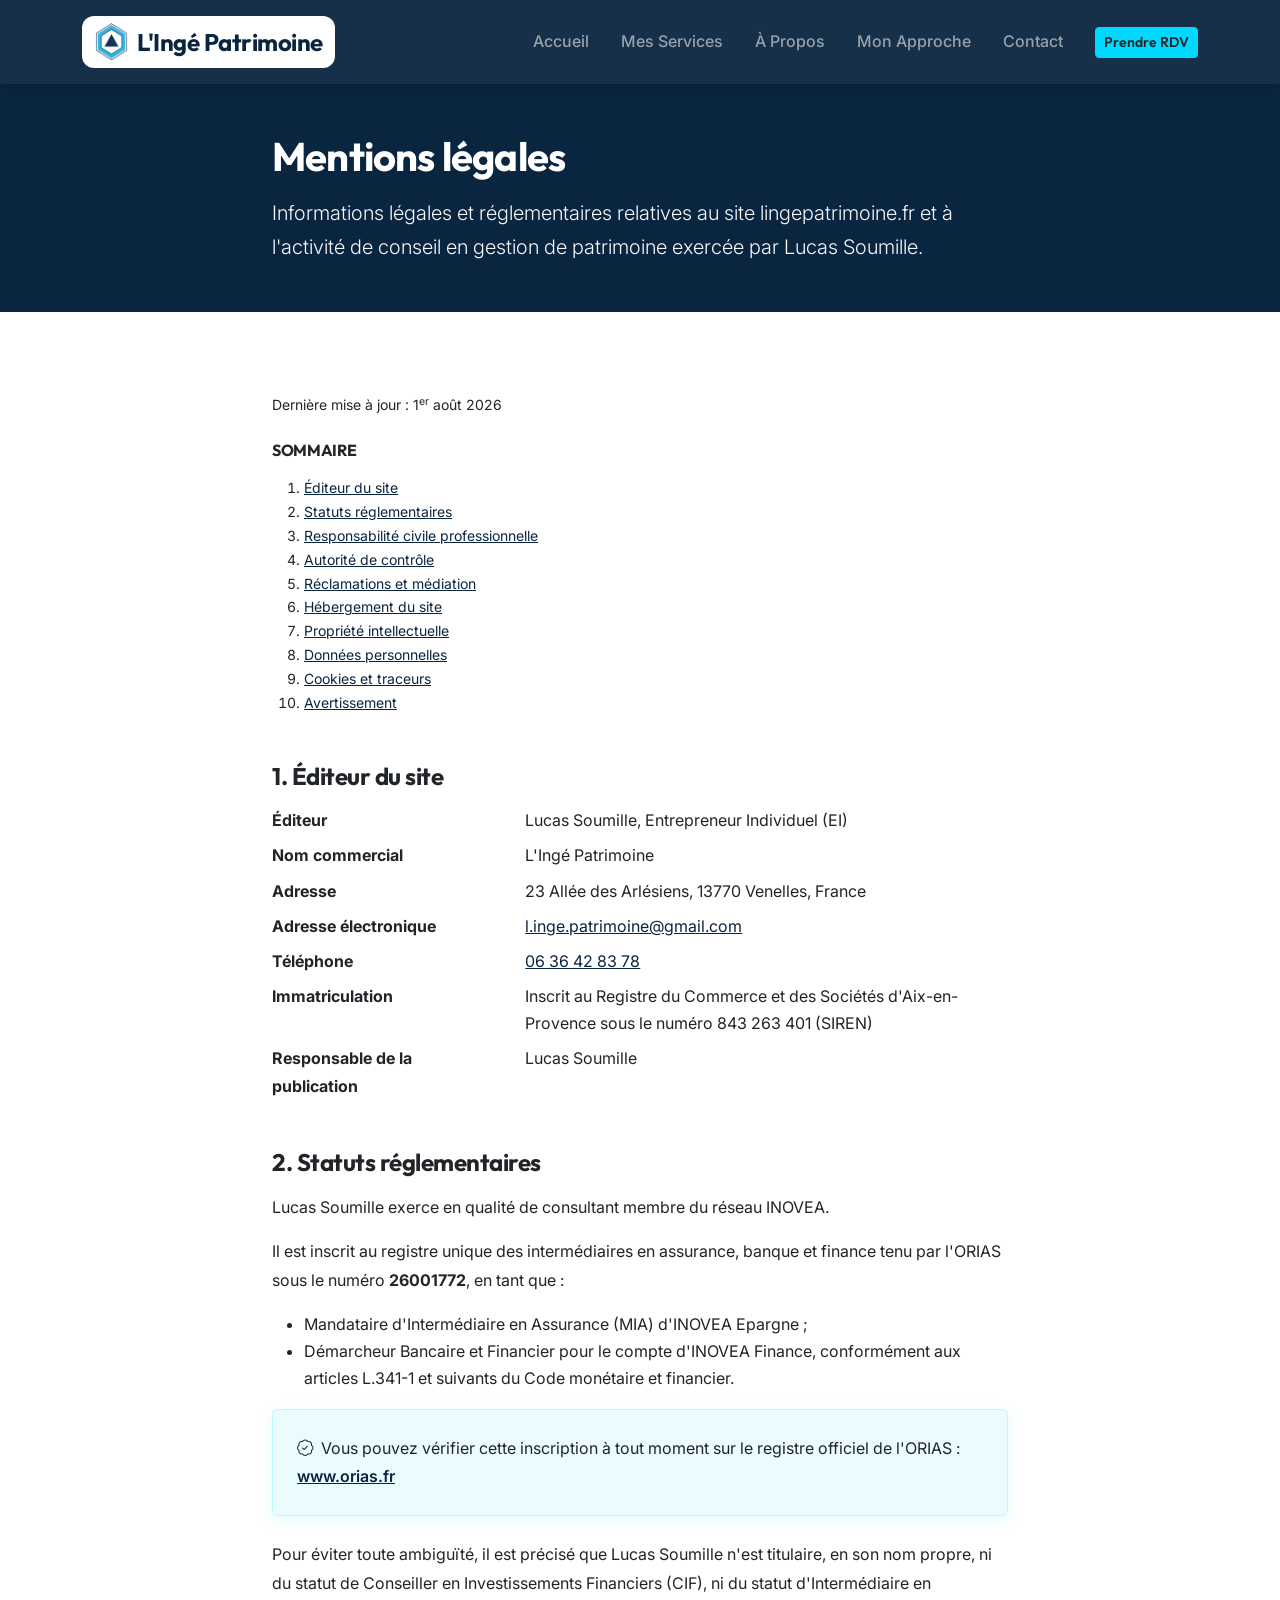
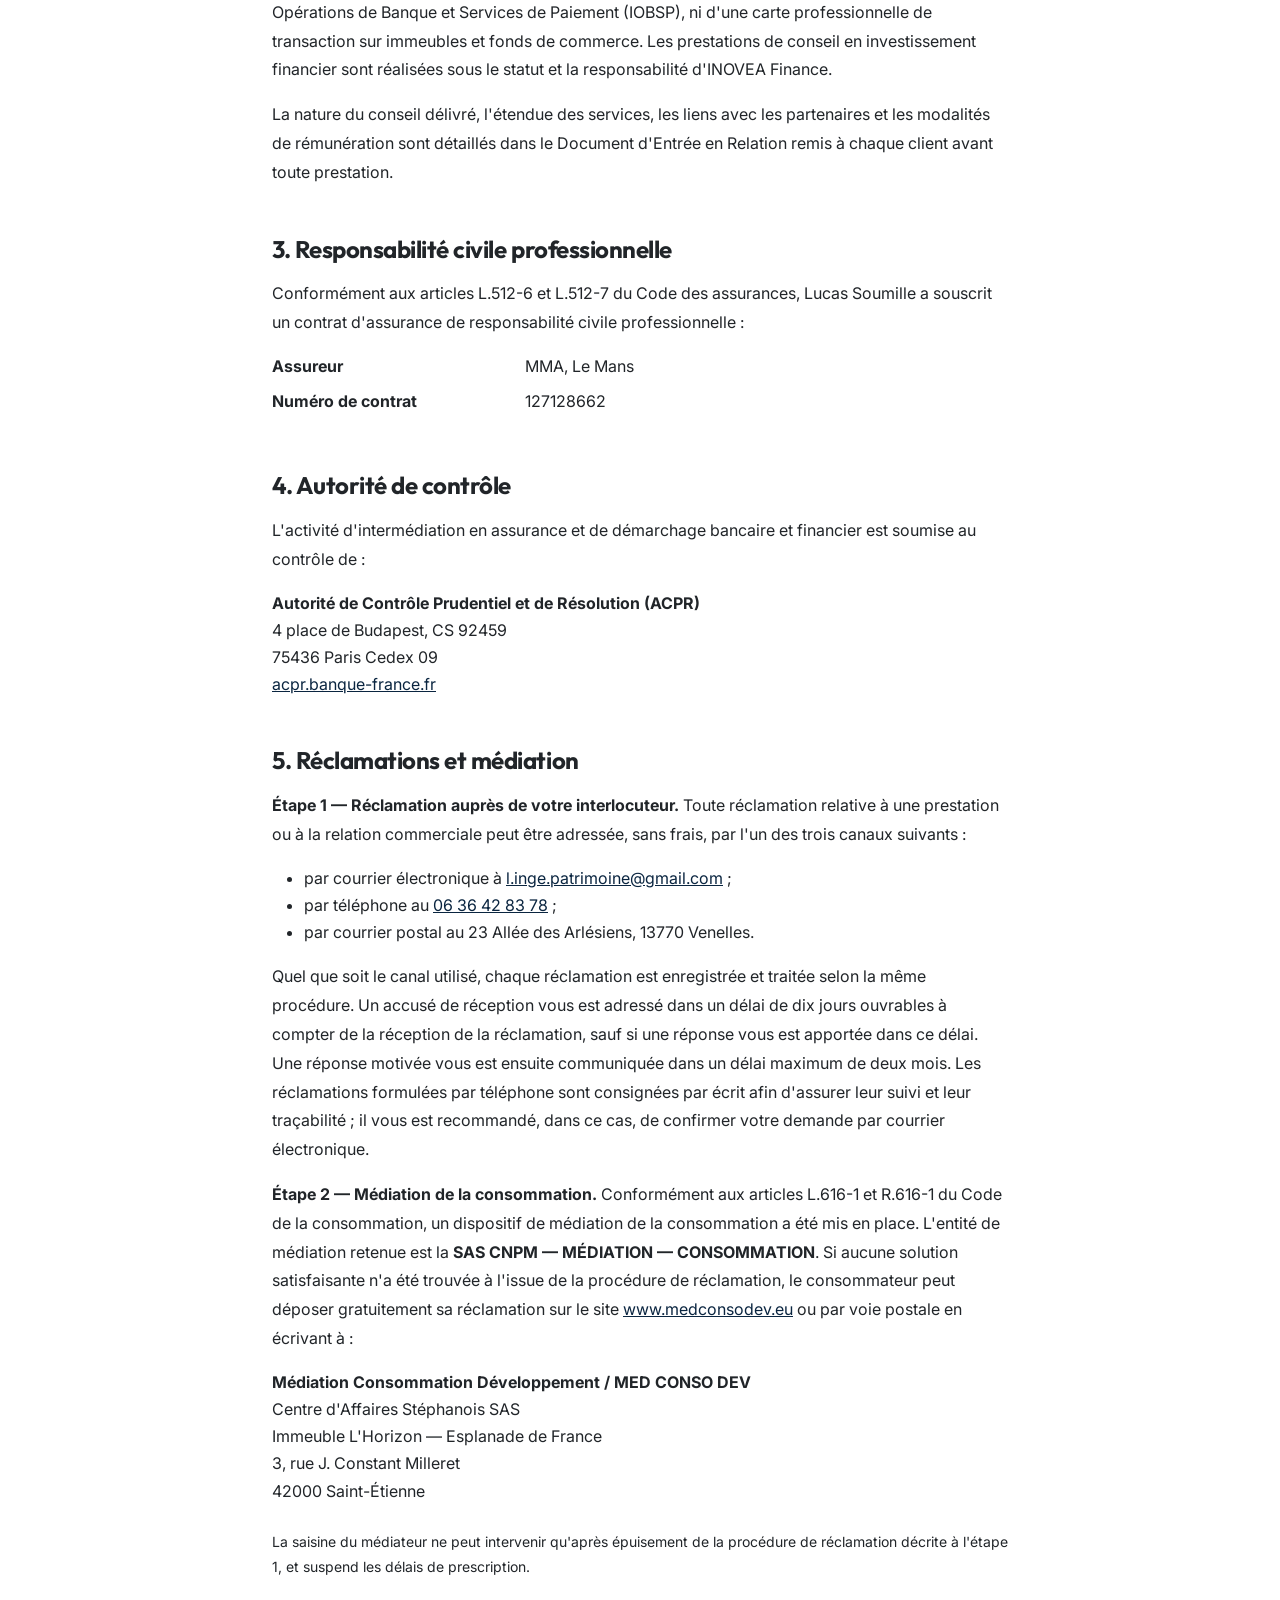
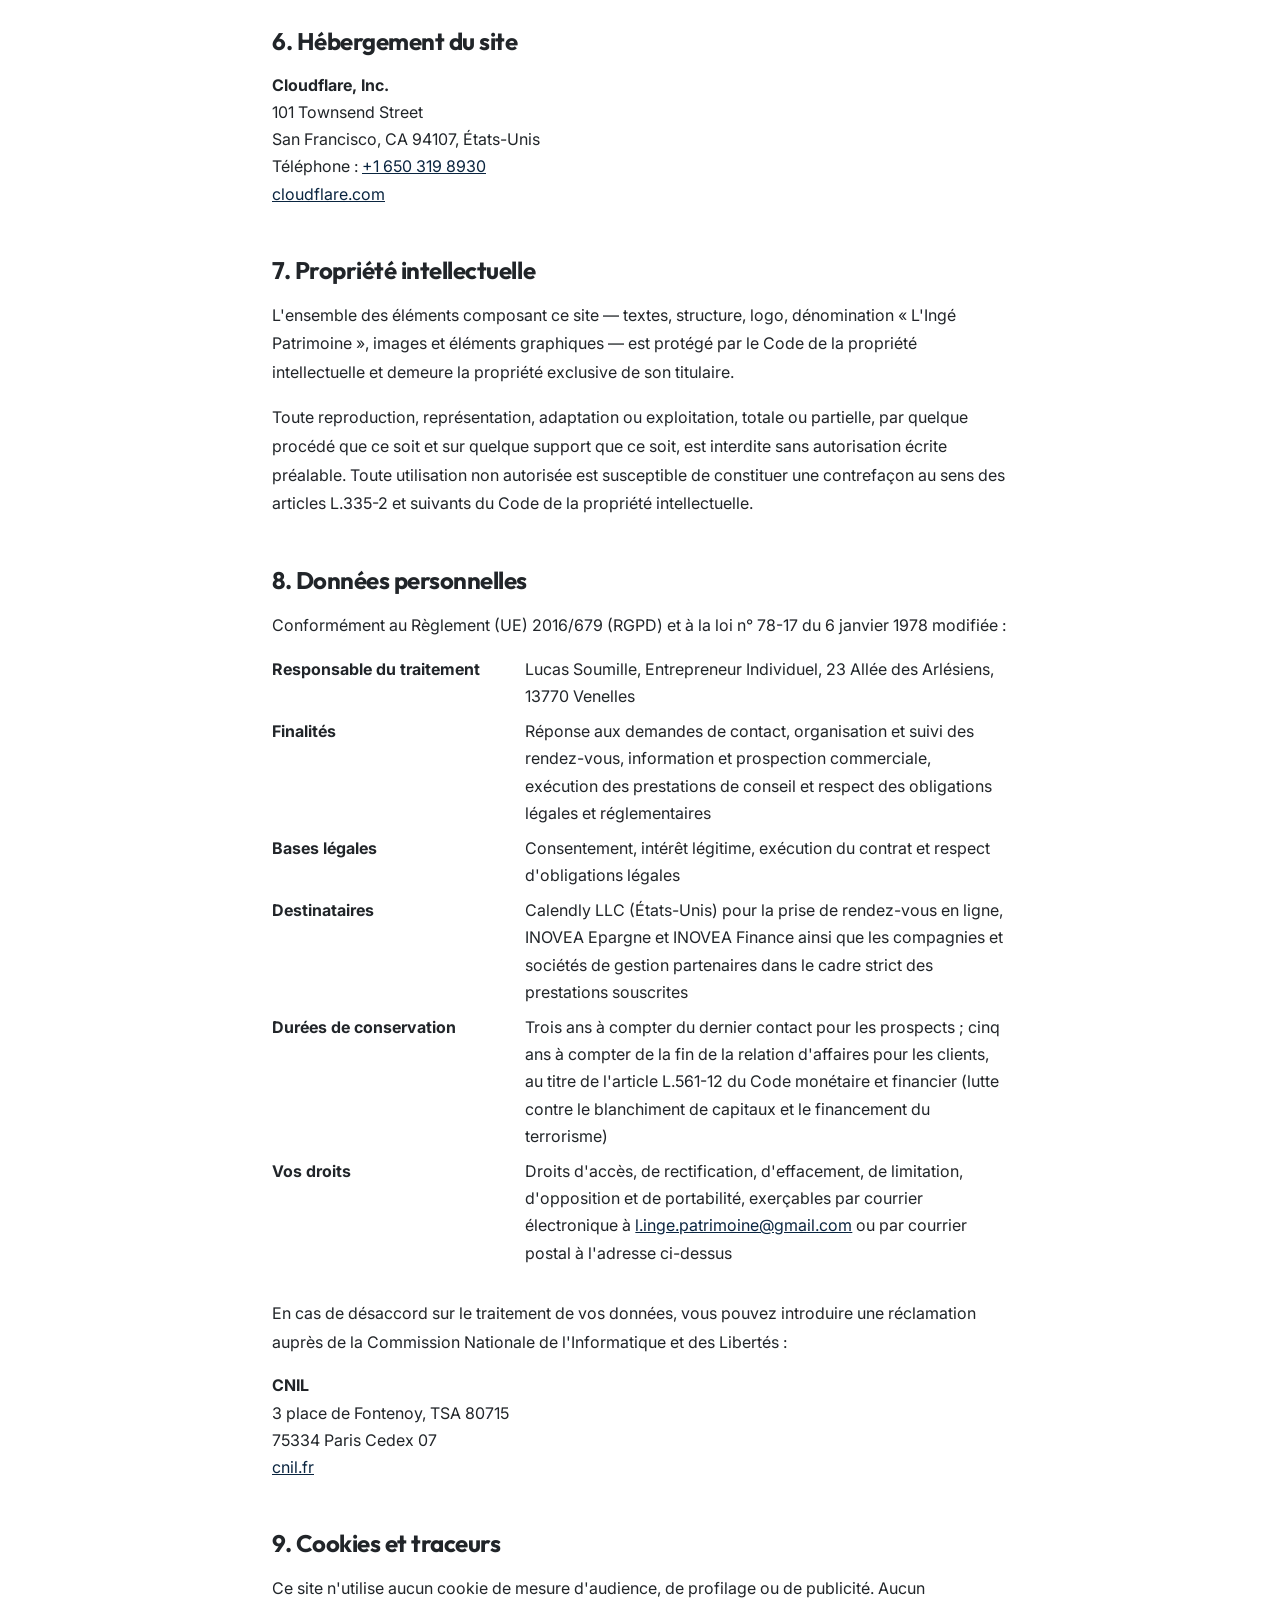
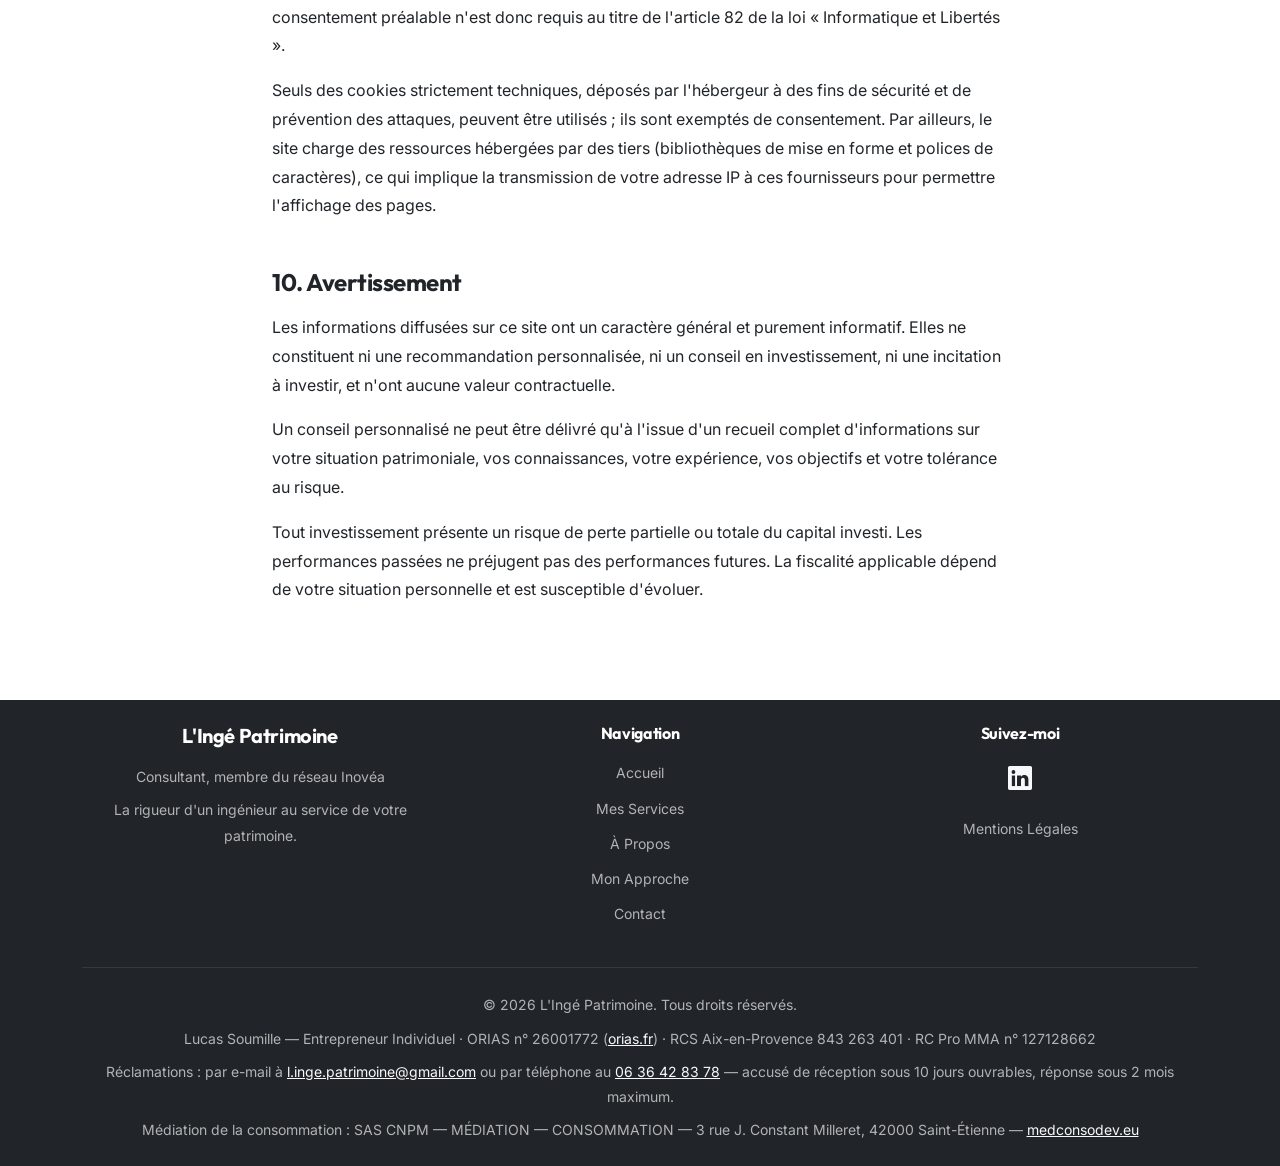
==== mentions-legales.html @ 301773df "Add legal notice page with regulatory information Publish the mandatory information for a consultant" ====
<!DOCTYPE html>
<html lang="fr">

<head>
    <meta charset="UTF-8">
    <meta name="viewport" content="width=device-width, initial-scale=1.0">
    <meta name="description"
        content="Mentions légales de L'Ingé Patrimoine - Lucas Soumille, Entrepreneur Individuel, ORIAS n° 26001772, consultant membre du réseau INOVEA.">
    <meta name="author" content="L'Ingé Patrimoine">
    <meta name="robots" content="index, follow">
    <meta name="language" content="French">

    <!-- Canonical URL (sans .html : l'hébergement redirige /x.html vers /x) -->
    <link rel="canonical" href="https://lingepatrimoine.fr/mentions-legales">

    <!-- Open Graph / Facebook -->
    <meta property="og:type" content="website">
    <meta property="og:url" content="https://lingepatrimoine.fr/mentions-legales">
    <meta property="og:title" content="Mentions Légales | L'Ingé Patrimoine">
    <meta property="og:description"
        content="Informations légales et réglementaires de L'Ingé Patrimoine - Lucas Soumille, Entrepreneur Individuel, ORIAS n° 26001772.">
    <meta property="og:image" content="https://lingepatrimoine.fr/logo/logo_inge_patrimoine-removebg-preview.png">
    <meta property="og:locale" content="fr_FR">
    <meta property="og:site_name" content="L'Ingé Patrimoine">

    <!-- Twitter Card -->
    <meta name="twitter:card" content="summary_large_image">
    <meta name="twitter:url" content="https://lingepatrimoine.fr/mentions-legales">
    <meta name="twitter:title" content="Mentions Légales | L'Ingé Patrimoine">
    <meta name="twitter:description"
        content="Informations légales et réglementaires de L'Ingé Patrimoine - Lucas Soumille, Entrepreneur Individuel, ORIAS n° 26001772.">
    <meta name="twitter:image" content="https://lingepatrimoine.fr/logo/logo_inge_patrimoine-removebg-preview.png">

    <title>Mentions Légales | L'Ingé Patrimoine</title>

    <!-- Favicon -->
    <link rel="icon" type="image/png" href="logo/logo_inge_patrimoine-removebg-preview.png">
    <link rel="apple-touch-icon" href="logo/logo_inge_patrimoine-removebg-preview.png">

    <!-- Preconnect to external resources -->
    <link rel="preconnect" href="https://fonts.googleapis.com">
    <link rel="preconnect" href="https://fonts.gstatic.com" crossorigin>
    <link rel="preconnect" href="https://cdn.jsdelivr.net" crossorigin>
    <link rel="dns-prefetch" href="https://cdn.jsdelivr.net">

    <!-- Google Fonts - Outfit & Inter -->
    <link
        href="https://fonts.googleapis.com/css2?family=Outfit:wght@400;500;600;700;800&family=Inter:wght@300;400;500;600&display=swap"
        rel="stylesheet">

    <!-- Bootstrap 5 CSS -->
    <link href="https://cdn.jsdelivr.net/npm/bootstrap@5.3.2/dist/css/bootstrap.min.css" rel="stylesheet"
        integrity="sha384-T3c6CoIi6uLrA9TneNEoa7RxnatzjcDSCmG1MXxSR1GAsXEV/Dwwykc2MPK8M2HN" crossorigin="anonymous">

    <!-- Bootstrap Icons -->
    <link rel="stylesheet" href="https://cdn.jsdelivr.net/npm/bootstrap-icons@1.11.1/font/bootstrap-icons.css">

    <!-- Custom CSS -->
    <link rel="stylesheet" href="style.css">

    <!-- Structured Data (JSON-LD) - fil d'Ariane uniquement, l'entité est décrite sur l'accueil -->
    <script type="application/ld+json">
    {
      "@context": "https://schema.org",
      "@type": "BreadcrumbList",
      "itemListElement": [
        {
          "@type": "ListItem",
          "position": 1,
          "name": "Accueil",
          "item": "https://lingepatrimoine.fr/"
        },
        {
          "@type": "ListItem",
          "position": 2,
          "name": "Mentions légales",
          "item": "https://lingepatrimoine.fr/mentions-legales"
        }
      ]
    }
    </script>

</head>

<body>

    <!-- Navbar -->
    <!-- SYNC: garder identique à la navbar de index.html (seule différence voulue : les ancres sont préfixées par index.html) -->
    <nav class="navbar navbar-expand-lg navbar-dark bg-primary sticky-top" role="navigation"
        aria-label="Navigation principale">
        <div class="container">
            <a class="navbar-brand d-flex align-items-center" href="index.html#accueil"
                aria-label="L'Ingé Patrimoine - Retour à l'accueil" title="Retour à l'accueil">
                <img src="logo/logo_inge_patrimoine-removebg-preview.png"
                    alt="Logo L'Ingé Patrimoine - Consultant en gestion de patrimoine" class="navbar-logo me-2"
                    width="40" height="40">
                <span class="fw-bold">L'Ingé Patrimoine</span>
            </a>
            <button class="navbar-toggler" type="button" data-bs-toggle="collapse" data-bs-target="#navbarNav"
                aria-controls="navbarNav" aria-expanded="false" aria-label="Ouvrir le menu de navigation">
                <span class="navbar-toggler-icon"></span>
            </button>
            <div class="collapse navbar-collapse" id="navbarNav">
                <ul class="navbar-nav ms-auto align-items-lg-center">
                    <li class="nav-item">
                        <a class="nav-link" href="index.html#accueil" title="Aller à la section Accueil">Accueil</a>
                    </li>
                    <li class="nav-item">
                        <a class="nav-link" href="index.html#services" title="Découvrir mes services">Mes Services</a>
                    </li>
                    <li class="nav-item">
                        <a class="nav-link" href="index.html#a-propos" title="En savoir plus sur mon parcours">À
                            Propos</a>
                    </li>
                    <li class="nav-item">
                        <a class="nav-link" href="index.html#process" title="Comprendre mon approche">Mon Approche</a>
                    </li>
                    <li class="nav-item">
                        <a class="nav-link" href="index.html#contact" title="Me contacter">Contact</a>
                    </li>
                    <li class="nav-item ms-lg-3 mt-2 mt-lg-0">
                        <a class="btn btn-accent btn-sm" href="https://calendly.com/l-inge-patrimoine/30min"
                            aria-label="Prendre rendez-vous via Calendly" title="Prendre rendez-vous">Prendre RDV</a>
                    </li>
                </ul>
            </div>
        </div>
    </nav>

    <!-- En-tête de page (header et non section : les styles de section forceraient la couleur du texte) -->
    <header class="bg-primary text-light py-5">
        <div class="container">
            <div class="row justify-content-center">
                <div class="col-lg-8">
                    <h1 class="display-5 fw-bold mb-3 text-white">Mentions légales</h1>
                    <p class="lead mb-0">Informations légales et réglementaires relatives au site
                        lingepatrimoine.fr et à l'activité de conseil en gestion de patrimoine exercée par Lucas
                        Soumille.</p>
                </div>
            </div>
        </div>
    </header>

    <main>
        <section aria-labelledby="mentions-heading">
            <div class="container">
                <div class="row justify-content-center">
                    <div class="col-lg-8">

                        <h2 id="mentions-heading" class="visually-hidden">Mentions légales détaillées</h2>

                        <p class="small text-muted mb-4">Dernière mise à jour : 1<sup>er</sup> août 2026</p>

                        <!-- Sommaire -->
                        <nav class="mb-5" aria-label="Sommaire des mentions légales">
                            <h3 class="h6 fw-bold text-uppercase mb-3">Sommaire</h3>
                            <ol class="small">
                                <li><a href="#editeur" class="text-primary">Éditeur du site</a></li>
                                <li><a href="#statuts" class="text-primary">Statuts réglementaires</a></li>
                                <li><a href="#rc-pro" class="text-primary">Responsabilité civile
                                        professionnelle</a></li>
                                <li><a href="#autorite" class="text-primary">Autorité de contrôle</a></li>
                                <li><a href="#reclamations" class="text-primary">Réclamations et médiation</a></li>
                                <li><a href="#hebergement" class="text-primary">Hébergement du site</a></li>
                                <li><a href="#propriete-intellectuelle" class="text-primary">Propriété
                                        intellectuelle</a></li>
                                <li><a href="#donnees-personnelles" class="text-primary">Données personnelles</a>
                                </li>
                                <li><a href="#cookies" class="text-primary">Cookies et traceurs</a></li>
                                <li><a href="#avertissement" class="text-primary">Avertissement</a></li>
                            </ol>
                        </nav>

                        <!-- 1. Éditeur -->
                        <h2 id="editeur" class="h4 fw-bold mt-5 mb-3">1. Éditeur du site</h2>
                        <dl class="row mb-4">
                            <dt class="col-sm-4">Éditeur</dt>
                            <dd class="col-sm-8">Lucas Soumille, Entrepreneur Individuel (EI)</dd>

                            <dt class="col-sm-4">Nom commercial</dt>
                            <dd class="col-sm-8">L'Ingé Patrimoine</dd>

                            <dt class="col-sm-4">Adresse</dt>
                            <dd class="col-sm-8">23 Allée des Arlésiens, 13770 Venelles, France</dd>

                            <dt class="col-sm-4">Adresse électronique</dt>
                            <dd class="col-sm-8"><a href="mailto:l.inge.patrimoine@gmail.com"
                                    class="text-primary text-break">l.inge.patrimoine@gmail.com</a></dd>

                            <dt class="col-sm-4">Téléphone</dt>
                            <dd class="col-sm-8"><a href="tel:+33636428378" class="text-primary">06 36 42 83 78</a>
                            </dd>

                            <dt class="col-sm-4">Immatriculation</dt>
                            <dd class="col-sm-8">Inscrit au Registre du Commerce et des Sociétés d'Aix-en-Provence
                                sous le numéro <span class="text-break">843 263 401</span> (SIREN)</dd>

                            <dt class="col-sm-4">Responsable de la publication</dt>
                            <dd class="col-sm-8">Lucas Soumille</dd>
                        </dl>

                        <!-- 2. Statuts réglementaires -->
                        <h2 id="statuts" class="h4 fw-bold mt-5 mb-3">2. Statuts réglementaires</h2>
                        <p>Lucas Soumille exerce en qualité de consultant membre du réseau INOVEA.</p>
                        <p>Il est inscrit au registre unique des intermédiaires en assurance, banque et finance tenu
                            par l'ORIAS sous le numéro <strong class="text-break">26001772</strong>, en tant que :</p>
                        <ul>
                            <li>Mandataire d'Intermédiaire en Assurance (MIA) d'INOVEA Epargne ;</li>
                            <li>Démarcheur Bancaire et Financier pour le compte d'INOVEA Finance, conformément aux
                                articles L.341-1 et suivants du Code monétaire et financier.</li>
                        </ul>

                        <div class="bg-accent-light p-4 rounded mb-4">
                            <p class="mb-0"><i class="bi bi-patch-check me-2" aria-hidden="true"></i>Vous pouvez
                                vérifier cette inscription à tout moment sur le registre officiel de l'ORIAS :
                                <a href="https://www.orias.fr" class="text-primary fw-semibold" target="_blank"
                                    rel="noopener noreferrer" title="Vérifier l'inscription sur le registre de l'ORIAS">www.orias.fr</a>
                            </p>
                        </div>

                        <p>Pour éviter toute ambiguïté, il est précisé que Lucas Soumille n'est titulaire, en son nom
                            propre, ni du statut de Conseiller en Investissements Financiers (CIF), ni du statut
                            d'Intermédiaire en Opérations de Banque et Services de Paiement (IOBSP), ni d'une carte
                            professionnelle de transaction sur immeubles et fonds de commerce. Les prestations de
                            conseil en investissement financier sont réalisées sous le statut et la responsabilité
                            d'INOVEA Finance.</p>
                        <p>La nature du conseil délivré, l'étendue des services, les liens avec les partenaires et
                            les modalités de rémunération sont détaillés dans le Document d'Entrée en Relation
                            remis à chaque client avant toute prestation.</p>

                        <!-- 3. RC Pro -->
                        <h2 id="rc-pro" class="h4 fw-bold mt-5 mb-3">3. Responsabilité civile professionnelle</h2>
                        <p>Conformément aux articles L.512-6 et L.512-7 du Code des assurances, Lucas Soumille a
                            souscrit un contrat d'assurance de responsabilité civile professionnelle :</p>
                        <dl class="row mb-4">
                            <dt class="col-sm-4">Assureur</dt>
                            <dd class="col-sm-8">MMA, Le Mans</dd>

                            <dt class="col-sm-4">Numéro de contrat</dt>
                            <dd class="col-sm-8"><span class="text-break">127128662</span></dd>
                        </dl>

                        <!-- 4. Autorité de contrôle -->
                        <h2 id="autorite" class="h4 fw-bold mt-5 mb-3">4. Autorité de contrôle</h2>
                        <p>L'activité d'intermédiation en assurance et de démarchage bancaire et financier est
                            soumise au contrôle de :</p>
                        <address class="mb-4">
                            <strong>Autorité de Contrôle Prudentiel et de Résolution (ACPR)</strong><br>
                            4 place de Budapest, CS 92459<br>
                            75436 Paris Cedex 09<br>
                            <a href="https://acpr.banque-france.fr" class="text-primary" target="_blank"
                                rel="noopener noreferrer" title="Site de l'ACPR">acpr.banque-france.fr</a>
                        </address>

                        <!-- 5. Réclamations et médiation -->
                        <h2 id="reclamations" class="h4 fw-bold mt-5 mb-3">5. Réclamations et médiation</h2>
                        <p><strong>Étape 1 — Réclamation auprès de votre interlocuteur.</strong> Toute réclamation
                            relative à une prestation ou à la relation commerciale peut être adressée, sans frais,
                            par l'un des trois canaux suivants :</p>
                        <ul>
                            <li>par courrier électronique à
                                <a href="mailto:l.inge.patrimoine@gmail.com"
                                    class="text-primary text-break">l.inge.patrimoine@gmail.com</a> ;
                            </li>
                            <li>par téléphone au <a href="tel:+33636428378" class="text-primary">06 36 42 83 78</a> ;
                            </li>
                            <li>par courrier postal au 23 Allée des Arlésiens, 13770 Venelles.</li>
                        </ul>
                        <p>Quel que soit le canal utilisé, chaque réclamation est enregistrée et traitée selon la
                            même procédure. Un accusé de réception vous est adressé dans un délai de dix jours
                            ouvrables à compter de la réception de la réclamation, sauf si une réponse vous est
                            apportée dans ce délai. Une réponse motivée vous est ensuite communiquée dans un délai
                            maximum de deux mois. Les réclamations formulées par téléphone sont consignées par écrit
                            afin d'assurer leur suivi et leur traçabilité ; il vous est recommandé, dans ce cas, de
                            confirmer votre demande par courrier électronique.</p>
                        <p><strong>Étape 2 — Médiation de la consommation.</strong> Conformément aux articles
                            L.616-1 et R.616-1 du Code de la consommation, un dispositif de médiation de la
                            consommation a été mis en place. L'entité de médiation retenue est la
                            <strong>SAS CNPM &mdash; MÉDIATION &mdash; CONSOMMATION</strong>. Si aucune solution
                            satisfaisante n'a été trouvée à l'issue de la procédure de réclamation, le consommateur
                            peut déposer gratuitement sa réclamation sur le site
                            <a href="https://www.medconsodev.eu" class="text-primary" target="_blank"
                                rel="noopener noreferrer"
                                title="Déposer une réclamation auprès de CNPM - Médiation - Consommation">www.medconsodev.eu</a>
                            ou par voie postale en écrivant à :</p>
                        <address class="mb-4">
                            <strong>Médiation Consommation Développement / MED CONSO DEV</strong><br>
                            Centre d'Affaires Stéphanois SAS<br>
                            Immeuble L'Horizon &mdash; Esplanade de France<br>
                            3, rue J. Constant Milleret<br>
                            42000 Saint-Étienne
                        </address>
                        <p class="small text-muted">La saisine du médiateur ne peut intervenir qu'après épuisement
                            de la procédure de réclamation décrite à l'étape 1, et suspend les délais de
                            prescription.</p>

                        <!-- 6. Hébergement -->
                        <h2 id="hebergement" class="h4 fw-bold mt-5 mb-3">6. Hébergement du site</h2>
                        <address class="mb-4">
                            <strong>Cloudflare, Inc.</strong><br>
                            101 Townsend Street<br>
                            San Francisco, CA 94107, États-Unis<br>
                            Téléphone : <a href="tel:+16503198930" class="text-primary">+1 650 319 8930</a><br>
                            <a href="https://www.cloudflare.com" class="text-primary" target="_blank"
                                rel="noopener noreferrer" title="Site de Cloudflare">cloudflare.com</a>
                        </address>

                        <!-- 7. Propriété intellectuelle -->
                        <h2 id="propriete-intellectuelle" class="h4 fw-bold mt-5 mb-3">7. Propriété intellectuelle
                        </h2>
                        <p>L'ensemble des éléments composant ce site — textes, structure, logo, dénomination
                            « L'Ingé Patrimoine », images et éléments graphiques — est protégé par le Code de la
                            propriété intellectuelle et demeure la propriété exclusive de son titulaire.</p>
                        <p>Toute reproduction, représentation, adaptation ou exploitation, totale ou partielle, par
                            quelque procédé que ce soit et sur quelque support que ce soit, est interdite sans
                            autorisation écrite préalable. Toute utilisation non autorisée est susceptible de
                            constituer une contrefaçon au sens des articles L.335-2 et suivants du Code de la
                            propriété intellectuelle.</p>

                        <!-- 8. Données personnelles -->
                        <h2 id="donnees-personnelles" class="h4 fw-bold mt-5 mb-3">8. Données personnelles</h2>
                        <p>Conformément au Règlement (UE) 2016/679 (RGPD) et à la loi n° 78-17 du 6 janvier 1978
                            modifiée :</p>
                        <dl class="row mb-4">
                            <dt class="col-sm-4">Responsable du traitement</dt>
                            <dd class="col-sm-8">Lucas Soumille, Entrepreneur Individuel, 23 Allée des Arlésiens,
                                13770 Venelles</dd>

                            <dt class="col-sm-4">Finalités</dt>
                            <dd class="col-sm-8">Réponse aux demandes de contact, organisation et suivi des
                                rendez-vous, information et prospection commerciale, exécution des prestations de
                                conseil et respect des obligations légales et réglementaires</dd>

                            <dt class="col-sm-4">Bases légales</dt>
                            <dd class="col-sm-8">Consentement, intérêt légitime, exécution du contrat et respect
                                d'obligations légales</dd>

                            <dt class="col-sm-4">Destinataires</dt>
                            <dd class="col-sm-8">Calendly LLC (États-Unis) pour la prise de rendez-vous en ligne,
                                INOVEA Epargne et INOVEA Finance ainsi que les compagnies et sociétés de gestion
                                partenaires dans le cadre strict des prestations souscrites</dd>

                            <dt class="col-sm-4">Durées de conservation</dt>
                            <dd class="col-sm-8">Trois ans à compter du dernier contact pour les prospects ; cinq
                                ans à compter de la fin de la relation d'affaires pour les clients, au titre de
                                l'article L.561-12 du Code monétaire et financier (lutte contre le blanchiment de
                                capitaux et le financement du terrorisme)</dd>

                            <dt class="col-sm-4">Vos droits</dt>
                            <dd class="col-sm-8">Droits d'accès, de rectification, d'effacement, de limitation,
                                d'opposition et de portabilité, exerçables par courrier électronique à
                                <a href="mailto:l.inge.patrimoine@gmail.com"
                                    class="text-primary text-break">l.inge.patrimoine@gmail.com</a> ou par courrier
                                postal à l'adresse ci-dessus</dd>
                        </dl>
                        <p>En cas de désaccord sur le traitement de vos données, vous pouvez introduire une
                            réclamation auprès de la Commission Nationale de l'Informatique et des Libertés :</p>
                        <address class="mb-4">
                            <strong>CNIL</strong><br>
                            3 place de Fontenoy, TSA 80715<br>
                            75334 Paris Cedex 07<br>
                            <a href="https://www.cnil.fr" class="text-primary" target="_blank"
                                rel="noopener noreferrer" title="Site de la CNIL">cnil.fr</a>
                        </address>

                        <!-- 9. Cookies -->
                        <h2 id="cookies" class="h4 fw-bold mt-5 mb-3">9. Cookies et traceurs</h2>
                        <p>Ce site n'utilise aucun cookie de mesure d'audience, de profilage ou de publicité. Aucun
                            consentement préalable n'est donc requis au titre de l'article 82 de la loi
                            « Informatique et Libertés ».</p>
                        <p>Seuls des cookies strictement techniques, déposés par l'hébergeur à des fins de sécurité
                            et de prévention des attaques, peuvent être utilisés ; ils sont exemptés de
                            consentement. Par ailleurs, le site charge des ressources hébergées par des tiers
                            (bibliothèques de mise en forme et polices de caractères), ce qui implique la
                            transmission de votre adresse IP à ces fournisseurs pour permettre l'affichage des
                            pages.</p>

                        <!-- 10. Avertissement -->
                        <h2 id="avertissement" class="h4 fw-bold mt-5 mb-3">10. Avertissement</h2>
                        <p>Les informations diffusées sur ce site ont un caractère général et purement informatif.
                            Elles ne constituent ni une recommandation personnalisée, ni un conseil en
                            investissement, ni une incitation à investir, et n'ont aucune valeur contractuelle.</p>
                        <p>Un conseil personnalisé ne peut être délivré qu'à l'issue d'un recueil complet
                            d'informations sur votre situation patrimoniale, vos connaissances, votre expérience,
                            vos objectifs et votre tolérance au risque.</p>
                        <p>Tout investissement présente un risque de perte partielle ou totale du capital investi.
                            Les performances passées ne préjugent pas des performances futures. La fiscalité
                            applicable dépend de votre situation personnelle et est susceptible d'évoluer.</p>

                    </div>
                </div>
            </div>
        </section>
    </main>

    <!-- Footer -->
    <!-- SYNC: garder identique au footer de index.html (différences voulues : ancres préfixées par index.html, lien « Mentions Légales » remplacé par le libellé de la page courante) -->
    <footer class="bg-dark text-light py-4" role="contentinfo" aria-label="Pied de page">
        <div class="container">
            <div class="row g-4">
                <div class="col-lg-4 text-center">
                    <h5 class="fw-bold mb-3">L'Ingé Patrimoine</h5>
                    <p class="small text-muted mb-2">Consultant, membre du réseau Inovéa</p>
                    <p class="small text-muted">La rigueur d'un ingénieur au service de votre patrimoine.</p>
                </div>

                <nav class="col-lg-4 text-center" aria-label="Navigation du pied de page">
                    <h6 class="fw-bold mb-3">Navigation</h6>
                    <ul class="list-unstyled">
                        <li class="mb-2"><a href="index.html#accueil"
                                class="text-decoration-none text-muted small hover-link"
                                title="Retour à l'accueil">Accueil</a></li>
                        <li class="mb-2"><a href="index.html#services"
                                class="text-decoration-none text-muted small hover-link"
                                title="Découvrir mes services">Mes Services</a></li>
                        <li class="mb-2"><a href="index.html#a-propos"
                                class="text-decoration-none text-muted small hover-link"
                                title="En savoir plus sur mon parcours">À Propos</a></li>
                        <li class="mb-2"><a href="index.html#process"
                                class="text-decoration-none text-muted small hover-link"
                                title="Comprendre mon approche">Mon Approche</a></li>
                        <li class="mb-2"><a href="index.html#contact"
                                class="text-decoration-none text-muted small hover-link"
                                title="Me contacter">Contact</a></li>
                    </ul>
                </nav>

                <div class="col-lg-4 text-center">
                    <h6 class="fw-bold mb-3">Suivez-moi</h6>
                    <div class="mb-3">
                        <a href="https://www.linkedin.com/in/lucas-l-ing%C3%A9-patrimoine-799105403/" class="text-light" target="_blank"
                            rel="noopener noreferrer" aria-label="Suivre L'Ingé Patrimoine sur LinkedIn"
                            title="LinkedIn">
                            <i class="bi bi-linkedin fs-4"></i>
                        </a>
                    </div>
                    <p class="small text-muted mb-2">
                        <span aria-current="page">Mentions Légales</span>
                    </p>
                </div>
            </div>

            <hr class="border-secondary my-4">

            <div class="row">
                <div class="col text-center">
                    <p class="small text-muted mb-2">&copy; 2026 L'Ingé Patrimoine. Tous droits réservés.</p>
                    <p class="small text-muted mb-2">
                        Lucas Soumille &mdash; Entrepreneur Individuel &middot;
                        ORIAS n&deg; 26001772 (<a href="https://www.orias.fr"
                            class="text-light text-decoration-underline" target="_blank" rel="noopener noreferrer"
                            title="Vérifier l'inscription sur le registre de l'ORIAS">orias.fr</a>) &middot;
                        RCS Aix-en-Provence 843 263 401 &middot;
                        RC Pro MMA n&deg; 127128662
                    </p>
                    <p class="small text-muted mb-2">
                        Réclamations : par e-mail à
                        <a href="mailto:l.inge.patrimoine@gmail.com" class="text-light text-decoration-underline"
                            title="Adresser une réclamation par e-mail">l.inge.patrimoine@gmail.com</a>
                        ou par téléphone au
                        <a href="tel:+33636428378" class="text-light text-decoration-underline"
                            title="Adresser une réclamation par téléphone">06 36 42 83 78</a>
                        &mdash; accusé de réception sous 10 jours ouvrables, réponse sous 2 mois maximum.
                    </p>
                    <p class="small text-muted mb-0">
                        Médiation de la consommation : SAS CNPM &mdash; MÉDIATION &mdash; CONSOMMATION &mdash;
                        3 rue J. Constant Milleret, 42000 Saint-Étienne &mdash;
                        <a href="https://www.medconsodev.eu" class="text-light text-decoration-underline"
                            target="_blank" rel="noopener noreferrer"
                            title="Déposer une réclamation auprès de CNPM - Médiation - Consommation">medconsodev.eu</a>
                    </p>
                </div>
            </div>
        </div>
    </footer>

    <!-- Bootstrap 5 JS Bundle -->
    <script src="https://cdn.jsdelivr.net/npm/bootstrap@5.3.2/dist/js/bootstrap.bundle.min.js"
        integrity="sha384-C6RzsynM9kWDrMNeT87bh95OGNyZPhcTNXj1NW7RuBCsyN/o0jlpcV8Qyq46cDfL"
        crossorigin="anonymous"></script>

    <!-- Custom JS -->
    <script src="script.js"></script>
</body>

</html>
---- style.css ----
/* ===================================
   Variables & Custom Properties
   =================================== */
:root {
    /* Palette de couleurs */
    --color-primary: #0A2540;
    /* Bleu profond - confiance */
    --color-accent: #00D9FF;
    /* Turquoise vif - tech */
    --color-light: #F8F9FA;
    /* Gris très clair */
    --color-white: #FFFFFF;
    --color-dark: #212529;
    --color-muted: #6C757D;

    /* Typographie */
    --font-heading: 'Outfit', sans-serif;
    --font-body: 'Inter', sans-serif;

    /* Spacing uniforme */
    --spacing-section: 5rem;
    --spacing-section-mobile: 3rem;

    /* Transitions */
    --transition-smooth: all 0.3s cubic-bezier(0.4, 0, 0.2, 1);
    --transition-fast: all 0.15s cubic-bezier(0.4, 0, 0.2, 1);
}

/* ===================================
   Base Typography
   =================================== */
body {
    font-family: var(--font-body);
    font-weight: 400;
    line-height: 1.7;
    color: var(--color-dark);
    -webkit-font-smoothing: antialiased;
    -moz-osx-font-smoothing: grayscale;
}

h1,
h2,
h3,
h4,
h5,
h6,
.navbar-brand,
.display-1,
.display-2,
.display-3,
.display-4,
.display-5,
.display-6 {
    font-family: var(--font-heading);
    font-weight: 700;
    letter-spacing: -0.02em;
    line-height: 1.2;
}

/* Hiérarchie titres */
h1,
.display-3 {
    font-size: clamp(2rem, 5vw, 3.5rem);
}

h2,
.display-5 {
    font-size: clamp(1.75rem, 4vw, 2.5rem);
}

h3 {
    font-size: clamp(1.25rem, 3vw, 1.75rem);
}

p {
    line-height: 1.8;
}

.lead {
    line-height: 1.7;
}

/* ===================================
   Bootstrap Button Overrides + Focus States
   =================================== */
.btn-primary {
    background-color: var(--color-primary);
    border-color: var(--color-primary);
    color: var(--color-white);
    font-weight: 600;
    font-family: var(--font-heading);
    transition: var(--transition-smooth);
}

.btn-primary:hover,
.btn-primary:active {
    background-color: #041729;
    border-color: #041729;
    transform: translateY(-2px);
    box-shadow: 0 8px 20px rgba(10, 37, 64, 0.3);
}

.btn-primary:focus-visible {
    outline: 3px solid rgba(10, 37, 64, 0.4);
    outline-offset: 3px;
    box-shadow: 0 0 0 4px rgba(10, 37, 64, 0.1);
}

.btn-accent {
    background-color: var(--color-accent);
    border-color: var(--color-accent);
    color: var(--color-dark);
    font-weight: 600;
    font-family: var(--font-heading);
    transition: var(--transition-smooth);
}

.btn-accent:hover,
.btn-accent:active {
    background-color: #00B8D9;
    border-color: #00B8D9;
    color: var(--color-dark);
    transform: translateY(-2px);
    box-shadow: 0 8px 20px rgba(0, 217, 255, 0.4);
}

.btn-accent:focus-visible {
    outline: 3px solid rgba(0, 217, 255, 0.5);
    outline-offset: 3px;
    box-shadow: 0 0 0 4px rgba(0, 217, 255, 0.15);
}

.btn-success {
    background-color: #10B981;
    border-color: #10B981;
    transition: var(--transition-smooth);
}

.btn-success:hover,
.btn-success:focus,
.btn-success:active {
    background-color: #059669;
    border-color: #059669;
    transform: translateY(-2px);
    box-shadow: 0 8px 16px rgba(16, 185, 129, 0.2);
}

.btn-secondary {
    background-color: var(--color-muted);
    border-color: var(--color-muted);
    font-size: 0.875rem;
    font-weight: 600;
    font-family: var(--font-heading);
    color: var(--color-white);
    transition: var(--transition-smooth);
    box-shadow: 0 4px 8px rgba(108, 117, 125, 0.3);
}

.btn-secondary:hover,
.btn-secondary:active {
    background-color: #5A6268;
    border-color: #5A6268;
    color: var(--color-white);
    transform: translateY(-2px);
    box-shadow: 0 8px 16px rgba(108, 117, 125, 0.4);
}

.btn-secondary:focus-visible {
    outline: 3px solid rgba(108, 117, 125, 0.4);
    outline-offset: 3px;
    box-shadow: 0 0 0 4px rgba(108, 117, 125, 0.1);
}

.btn-outline-secondary {
    border-color: var(--color-muted);
    color: var(--color-muted);
    transition: var(--transition-smooth);
}

.btn-outline-secondary:hover,
.btn-outline-secondary:focus,
.btn-outline-secondary:active {
    background-color: var(--color-muted);
    border-color: var(--color-muted);
    color: var(--color-white);
    transform: translateY(-2px);
}

.btn-outline-primary {
    border-color: var(--color-primary);
    color: var(--color-primary);
    transition: var(--transition-smooth);
}

.btn-outline-primary:hover,
.btn-outline-primary:focus,
.btn-outline-primary:active {
    background-color: var(--color-primary);
    border-color: var(--color-primary);
    color: var(--color-white);
}

.text-accent {
    color: var(--color-accent) !important;
}

.text-primary {
    color: var(--color-primary) !important;
}

.bg-primary {
    background-color: var(--color-primary) !important;
}

.bg-accent-light {
    background: rgba(0, 217, 255, 0.08) !important;
    backdrop-filter: blur(10px);
    -webkit-backdrop-filter: blur(10px);
    border-left: 4px solid var(--color-accent);
    border: 1px solid rgba(0, 217, 255, 0.2);
    box-shadow: 0 4px 16px rgba(0, 217, 255, 0.1);
}

/* ===================================
   Global Styles
   =================================== */
html {
    scroll-behavior: smooth;
}

/* Désactiver animations pour utilisateurs sensibles */
@media (prefers-reduced-motion: reduce) {

    *,
    *::before,
    *::after {
        animation-duration: 0.01ms !important;
        animation-iteration-count: 1 !important;
        transition-duration: 0.01ms !important;
        scroll-behavior: auto !important;
    }
}

section {
    scroll-margin-top: 80px;
    padding: var(--spacing-section) 0;
}

@media (max-width: 768px) {
    section {
        padding: var(--spacing-section-mobile) 0;
    }
}

/* ===================================
   Navbar
   =================================== */
.navbar {
    box-shadow: 0 2px 10px rgba(0, 0, 0, 0.1);
    padding: 1rem 0;
    transition: var(--transition-smooth);
    background-color: rgba(10, 37, 64, 0.95) !important;
    backdrop-filter: blur(10px);
    -webkit-backdrop-filter: blur(10px);
}

.navbar.shadow-lg {
    box-shadow: 0 4px 20px rgba(0, 0, 0, 0.15) !important;
}

.navbar-brand {
    font-size: 1.5rem;
    font-family: var(--font-heading);
    letter-spacing: -0.5px;
    background-color: white;
    padding: 6px 12px;
    border-radius: 12px;
    transition: var(--transition-smooth);
}

.navbar-brand:hover {
    transform: translateY(-2px);
    box-shadow: 0 4px 12px rgba(0, 217, 255, 0.3);
}

.navbar-logo {
    height: 40px;
    width: auto;
    transition: var(--transition-smooth);
}

.navbar-brand span {
    color: var(--color-primary);
}

.nav-link {
    font-weight: 500;
    transition: var(--transition-fast);
    position: relative;
    padding: 0.5rem 1rem !important;
}

.nav-link:focus {
    outline: none;
    box-shadow: none;
}

.nav-link::after {
    content: '';
    position: absolute;
    bottom: 0;
    left: 50%;
    width: 0;
    height: 2px;
    background-color: var(--color-accent);
    transition: var(--transition-smooth);
    transform: translateX(-50%);
}

.nav-link:hover::after {
    width: 60%;
}

@media (max-width: 991px) {
    .navbar-collapse {
        padding: 1rem 0;
    }

    .nav-link::after {
        display: none;
    }

    .navbar-logo {
        height: 32px;
    }

    .navbar-brand {
        font-size: 1.2rem;
        padding: 5px 10px;
    }
}

/* ===================================
   Hero Section
   =================================== */
.hero-section {
    min-height: 100vh;
    background: linear-gradient(180deg, #E3F2FD 0%, #F8F9FA 50%, #FFFFFF 100%);
    color: var(--color-dark);
    position: relative;
    overflow: hidden;
}

/* Animated Grid Pattern Background */
.hero-section::before {
    content: '';
    position: absolute;
    top: 0;
    left: 0;
    right: 0;
    bottom: 0;
    background-image:
        linear-gradient(rgba(0, 217, 255, 0.03) 1px, transparent 1px),
        linear-gradient(90deg, rgba(0, 217, 255, 0.03) 1px, transparent 1px);
    background-size: 50px 50px;
    animation: gridMove 20s linear infinite;
    pointer-events: none;
}

@keyframes gridMove {
    0% {
        transform: translate(0, 0);
    }

    100% {
        transform: translate(50px, 50px);
    }
}

/* Radial Gradient Overlay */
.hero-section::after {
    content: '';
    position: absolute;
    top: 0;
    left: 0;
    right: 0;
    bottom: 0;
    background:
        radial-gradient(circle at 20% 30%, rgba(0, 217, 255, 0.12) 0%, transparent 50%),
        radial-gradient(circle at 80% 70%, rgba(10, 37, 64, 0.08) 0%, transparent 50%);
    pointer-events: none;
}

@keyframes pulse {

    0%,
    100% {
        transform: scale(1);
        opacity: 0.5;
    }

    50% {
        transform: scale(1.1);
        opacity: 0.8;
    }
}

.hero-section .container {
    position: relative;
    z-index: 1;
}

.hero-section h1 {
    text-shadow: 0 2px 4px rgba(255, 255, 255, 0.5);
    color: var(--color-primary);
    font-weight: 800;
    margin-bottom: 2rem;
}

.hero-section .text-accent {
    color: var(--color-accent);
    font-weight: 700;
}

/* Hero CTA mis en valeur */
.hero-section .btn-accent {
    font-size: 1.1rem;
    padding: 1rem 2.5rem;
    box-shadow: 0 8px 24px rgba(0, 217, 255, 0.3);
    animation: subtlePulse 3s ease-in-out infinite;
}

@keyframes subtlePulse {

    0%,
    100% {
        transform: scale(1);
    }

    50% {
        transform: scale(1.02);
    }
}

.hero-section .btn-accent:hover {
    box-shadow: 0 12px 32px rgba(0, 217, 255, 0.5);
    animation: none;
}

.hero-section .lead {
    font-size: 1.1rem;
    color: var(--color-muted);
}

/* Service Tiles in Hero */
.service-tile {
    background: rgba(255, 255, 255, 0.1);
    backdrop-filter: blur(10px);
    border: 1px solid rgba(255, 255, 255, 0.2);
    border-radius: 1rem;
    padding: 2rem 1rem;
    height: 100%;
    transition: var(--transition-smooth);
    cursor: default;
}

.service-tile:hover {
    background: rgba(255, 255, 255, 0.15);
    border-color: var(--color-accent);
    transform: translateY(-5px);
    box-shadow: 0 10px 30px rgba(0, 217, 255, 0.2);
}

.service-tile i {
    font-size: 2.5rem;
    color: var(--color-accent);
    display: block;
    transition: var(--transition-smooth);
}

.service-tile:hover i {
    transform: scale(1.1);
    color: var(--color-white);
}

.service-tile h3 {
    color: var(--color-white);
    margin-bottom: 0;
    font-size: 1rem;
    line-height: 1.3;
}

@media (max-width: 768px) {
    .hero-section {
        min-height: 90vh;
        padding-top: 2rem;
        padding-bottom: 2rem;
    }

    .hero-section h1 {
        font-size: 2rem;
        line-height: 1.3;
        margin-bottom: 1.5rem;
    }

    .hero-section .lead {
        font-size: 1rem;
        line-height: 1.7;
    }

    .hero-section .btn-accent {
        font-size: 1rem;
        padding: 0.875rem 2rem;
    }

    .service-tile {
        padding: 1.5rem 0.75rem;
    }

    .service-tile i {
        font-size: 2rem;
    }

    .service-tile h3 {
        font-size: 0.875rem;
    }
}

/* ===================================
   Sections
   =================================== */
section {
    padding: 5rem 0;
    color: var(--color-dark);
}

section h2 {
    color: var(--color-primary);
}

section .text-muted {
    color: var(--color-dark) !important;
}

@media (max-width: 768px) {
    section {
        padding: 3rem 0;
    }
}

/* ===================================
   Service Cards V2 — Overlay Reveal (uniform card style)
   =================================== */

/* Extend the base .card .hover-card with positioning for overlay */
.service-card-v2 {
    position: relative;
    overflow: hidden;
    min-height: 220px;
}

/* ---- Overlay (slides up from bottom on hover) ---- */
.service-overlay {
    position: absolute;
    top: 0;
    left: 0;
    right: 0;
    bottom: 0;
    background: linear-gradient(160deg, var(--color-primary) 0%, #0D3D5F 60%, #0A2540 100%);
    display: flex;
    align-items: center;
    justify-content: center;
    padding: 1.5rem;
    transform: translateY(100%);
    opacity: 0;
    transition: transform 0.5s cubic-bezier(0.4, 0, 0.2, 1),
        opacity 0.4s cubic-bezier(0.4, 0, 0.2, 1);
    z-index: 10;
    border-radius: inherit;
}

.service-card-v2:hover .service-overlay,
.service-card-v2.active .service-overlay {
    transform: translateY(0);
    opacity: 1;
}

/* ---- Overlay content ---- */
.service-overlay-content {
    text-align: center;
}

.service-overlay-content i {
    font-size: 1.75rem;
    color: var(--color-accent);
    display: block;
    margin-bottom: 0.5rem;
    filter: drop-shadow(0 0 8px rgba(0, 217, 255, 0.4));
}

.service-overlay-content h4 {
    color: var(--color-white);
    font-family: var(--font-heading);
    font-size: 1.05rem;
    font-weight: 700;
    margin: 0 0 0.75rem;
    line-height: 1.3;
}

.service-overlay-content p {
    color: rgba(255, 255, 255, 0.85);
    font-size: 0.88rem;
    line-height: 1.55;
    margin-bottom: 0.5rem;
    transform: translateY(10px);
    opacity: 0;
    transition: transform 0.4s ease, opacity 0.4s ease;
    transition-delay: 0.15s;
}

.service-card-v2:hover .service-overlay-content p,
.service-card-v2.active .service-overlay-content p {
    transform: translateY(0);
    opacity: 1;
}

.service-overlay-content p:nth-child(4) {
    transition-delay: 0.25s;
}

/* Subtle accent glow at bottom of overlay */
.service-overlay::after {
    content: '';
    position: absolute;
    bottom: -20%;
    left: 10%;
    width: 80%;
    height: 50%;
    background: radial-gradient(ellipse at center, rgba(0, 217, 255, 0.12) 0%, transparent 70%);
    pointer-events: none;
}

/* ---- Responsive ---- */
@media (max-width: 768px) {
    .service-card-v2 {
        min-height: 180px;
    }

    .service-overlay {
        padding: 1rem;
    }

    .service-overlay-content i {
        font-size: 1.25rem;
        margin-bottom: 0.35rem;
    }

    .service-overlay-content h4 {
        font-size: 0.85rem;
        margin-bottom: 0.5rem;
    }

    .service-overlay-content p {
        font-size: 0.78rem;
        line-height: 1.45;
        margin-bottom: 0.35rem;
    }
}

/* Old styles to remove */
.service-tile-wrapper,
.service-tile-clickable,
.service-detail-content,
.service-close-btn {
    display: none;
}

/* Modal Customization */
.modal-header.bg-primary {
    background: linear-gradient(135deg, var(--color-primary) 0%, #0D3D5F 100%) !important;
}

.modal-content {
    border: none;
    border-radius: 1rem;
    overflow: hidden;
}

.modal-header {
    border-bottom: 2px solid var(--color-accent);
}

.modal-body {
    line-height: 1.7;
}

/* Service Collapse/Déroulant */
.service-collapse {
    margin-top: 1.5rem;
}

.service-detail-card {
    border: none;
    border-radius: 1rem;
    box-shadow: 0 4px 20px rgba(0, 0, 0, 0.1);
    margin-bottom: 1rem;
    overflow: hidden;
    background: var(--color-white);
}

.service-detail-header {
    background: linear-gradient(135deg, var(--color-primary) 0%, #0D3D5F 100%);
    color: var(--color-white);
    padding: 1.5rem;
    display: flex;
    align-items: center;
    margin: -1rem -1rem 1rem -1rem;
}

.service-detail-header i {
    font-size: 1.75rem;
    color: var(--color-accent);
}

.service-detail-header h4 {
    color: var(--color-white);
}

.service-detail-body {
    line-height: 1.7;
}

@media (max-width: 768px) {
    .service-collapse {
        margin-top: 1rem;
    }

    .service-detail-header {
        padding: 1.25rem;
    }
}

.service-card {
    background: rgba(255, 255, 255, 0.7);
    backdrop-filter: blur(10px);
    -webkit-backdrop-filter: blur(10px);
    border-radius: 1rem;
    overflow: hidden;
    box-shadow: 0 2px 12px rgba(0, 0, 0, 0.08);
    transition: var(--transition-smooth);
    border: 1px solid rgba(255, 255, 255, 0.5);
}

.service-card:hover {
    box-shadow: 0 12px 32px rgba(0, 0, 0, 0.15);
    transform: translateY(-8px);
    border-color: rgba(0, 217, 255, 0.3);
    background: rgba(255, 255, 255, 0.9);
}

.service-card-header {
    background: linear-gradient(135deg, var(--color-primary) 0%, #0D3D5F 100%);
    color: var(--color-white);
    padding: 1.5rem;
    display: flex;
    align-items: center;
}

.service-card-header i {
    font-size: 1.75rem;
    color: var(--color-accent);
    transition: var(--transition-smooth);
}

.service-card:hover .service-card-header i {
    transform: scale(1.15);
}

.service-card-header h3 {
    color: var(--color-white);
    margin: 0;
}

.service-card-body {
    padding: 1.5rem;
    line-height: 1.7;
}

@media (max-width: 768px) {
    .service-card-header {
        padding: 1.25rem;
        flex-direction: column;
        text-align: center;
        gap: 0.5rem;
    }

    .service-card-header i {
        font-size: 2rem;
        margin: 0;
    }

    .service-card-body {
        padding: 1.25rem;
    }
}

/* ===================================
   Accordion (Deprecated - Kept for backward compatibility)
   =================================== */
.accordion-item {
    border: none;
    margin-bottom: 1rem;
    border-radius: 0.5rem !important;
    overflow: hidden;
    box-shadow: 0 2px 8px rgba(0, 0, 0, 0.08);
    transition: var(--transition-smooth);
}

.accordion-item:hover {
    box-shadow: 0 4px 16px rgba(0, 0, 0, 0.12);
    transform: translateY(-2px);
}

.accordion-button {
    font-weight: 600;
    font-size: 1.1rem;
    padding: 1.25rem 1.5rem;
    background-color: var(--color-white);
    color: var(--color-primary);
    transition: var(--transition-smooth);
}

.accordion-button:not(.collapsed) {
    background-color: var(--color-primary);
    color: var(--color-white);
    box-shadow: none;
}

.accordion-button:focus {
    box-shadow: 0 0 0 0.25rem rgba(0, 217, 255, 0.25);
    border-color: var(--color-accent);
}

.accordion-button::after {
    filter: brightness(0) saturate(100%);
}

.accordion-button:not(.collapsed)::after {
    filter: brightness(0) saturate(100%) invert(1);
}

.accordion-body {
    padding: 1.5rem;
    background-color: var(--color-white);
    font-size: 1rem;
    line-height: 1.7;
}

/* ===================================
   Profile Section
   =================================== */
.profile-placeholder {
    width: 200px;
    height: 200px;
    border: 4px solid var(--color-accent);
}

@media (max-width: 768px) {
    .profile-placeholder {
        width: 150px;
        height: 150px;
    }
}

/* ===================================
   Cards & Hover Effects - Glassmorphism Uniforme
   =================================== */
.card {
    transition: var(--transition-smooth);
    border-radius: 0.75rem;
    background: rgba(255, 255, 255, 0.85);
    backdrop-filter: blur(12px);
    -webkit-backdrop-filter: blur(12px);
    border: 1px solid rgba(255, 255, 255, 0.6);
    box-shadow: 0 4px 16px rgba(0, 0, 0, 0.08);
}

.card:hover {
    transform: translateY(-4px);
    box-shadow: 0 12px 32px rgba(0, 0, 0, 0.12);
    border-color: rgba(0, 217, 255, 0.3);
}

.hover-card {
    cursor: pointer;
    background: rgba(255, 255, 255, 0.85);
    backdrop-filter: blur(12px);
    -webkit-backdrop-filter: blur(12px);
    border: 1px solid rgba(255, 255, 255, 0.6);
    transition: var(--transition-smooth);
}

.hover-card:hover {
    transform: translateY(-6px);
    box-shadow: 0 16px 40px rgba(0, 0, 0, 0.15) !important;
    background: rgba(255, 255, 255, 0.95);
    border-color: rgba(0, 217, 255, 0.4);
}

.hover-card:hover .bi {
    color: var(--color-primary) !important;
    transform: scale(1.1);
}

.process-icon i {
    transition: var(--transition-smooth);
}

/* ===================================
   Footer - Contrastes améliorés
   =================================== */
footer {
    position: relative;
    background-color: #0A2540 !important;
}

footer h5,
footer h6 {
    color: var(--color-white) !important;
    font-weight: 700;
}

footer p,
footer .small {
    color: rgba(255, 255, 255, 0.8) !important;
}

footer .text-muted {
    color: rgba(255, 255, 255, 0.65) !important;
}

.hover-link {
    transition: var(--transition-fast);
    color: rgba(255, 255, 255, 0.8) !important;
}

.hover-link:hover {
    color: var(--color-accent) !important;
    padding-left: 5px;
}

footer a i {
    transition: var(--transition-smooth);
}

footer a:hover i {
    transform: scale(1.2);
    color: var(--color-accent) !important;
}

/* ===================================
   Animations - Fade In Up (Enhanced)
   =================================== */
.fade-in {
    opacity: 0;
    transform: translateY(40px);
    transition: opacity 0.8s cubic-bezier(0.4, 0, 0.2, 1),
        transform 0.8s cubic-bezier(0.4, 0, 0.2, 1);
}

.fade-in.visible {
    opacity: 1;
    transform: translateY(0);
}

/* Délais d'animation pour effet cascade */
.fade-in:nth-child(1) {
    transition-delay: 0.1s;
}

.fade-in:nth-child(2) {
    transition-delay: 0.2s;
}

.fade-in:nth-child(3) {
    transition-delay: 0.3s;
}

.fade-in:nth-child(4) {
    transition-delay: 0.4s;
}

/* ===================================
   Responsive Utilities
   =================================== */
@media (max-width: 576px) {
    .display-3 {
        font-size: 2.5rem;
    }

    .display-5 {
        font-size: 2rem;
    }

    .btn-lg {
        padding: 0.75rem 2rem;
        font-size: 1rem;
    }
}

/* ===================================
   Smooth Scroll Offset
   =================================== */
html {
    scroll-padding-top: 80px;
}

/* ===================================
   Accessibility
   =================================== */
.btn:focus,
.accordion-button:focus {
    outline: none;
    box-shadow: none;
}

.nav-link:focus {
    outline: none;
    box-shadow: none;
}

/* High contrast mode support */
@media (prefers-contrast: high) {
    .btn-accent {
        border: 2px solid var(--color-dark);
    }
}

/* Reduced motion support */
@media (prefers-reduced-motion: reduce) {

    *,
    *::before,
    *::after {
        animation-duration: 0.01ms !important;
        animation-iteration-count: 1 !important;
        transition-duration: 0.01ms !important;
    }
}

/* ===================================
   Print Styles
   =================================== */
@media print {

    .navbar,
    .btn,
    footer {
        display: none;
    }

    section {
        page-break-inside: avoid;
    }
}
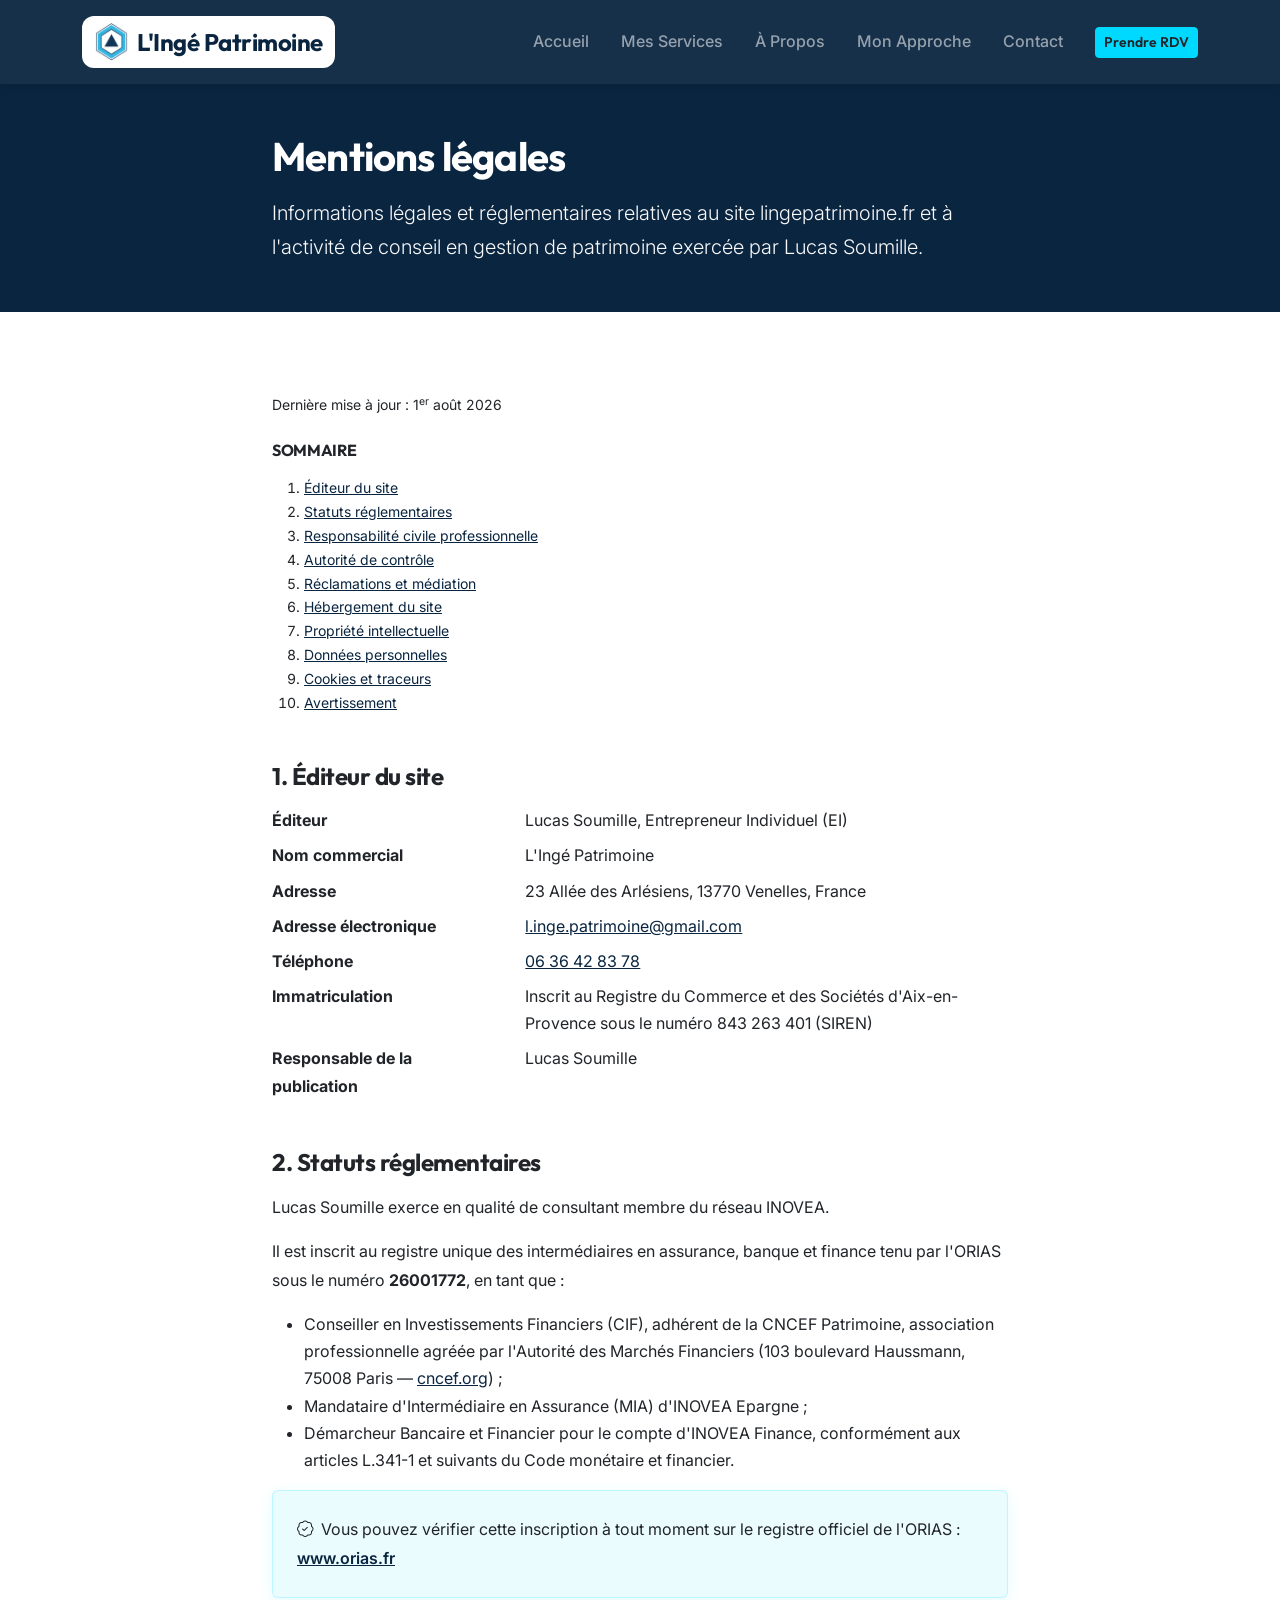
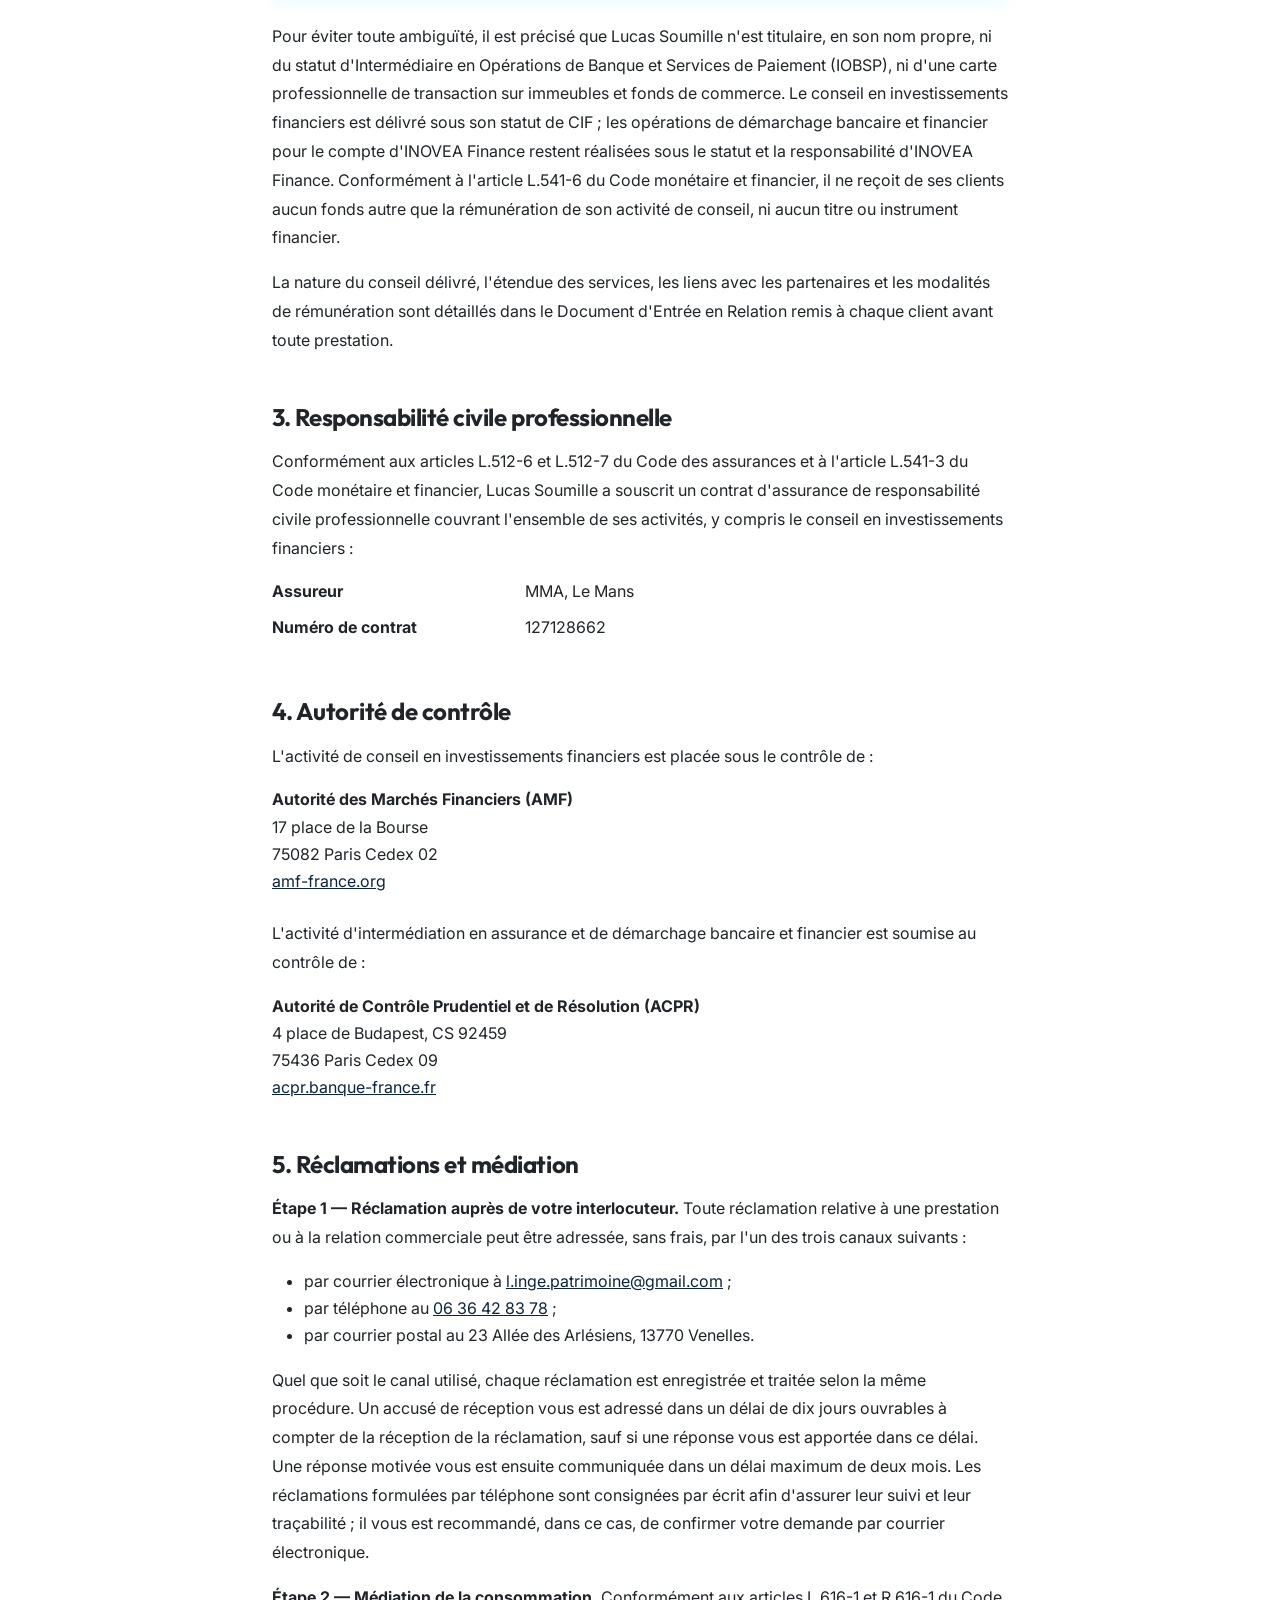
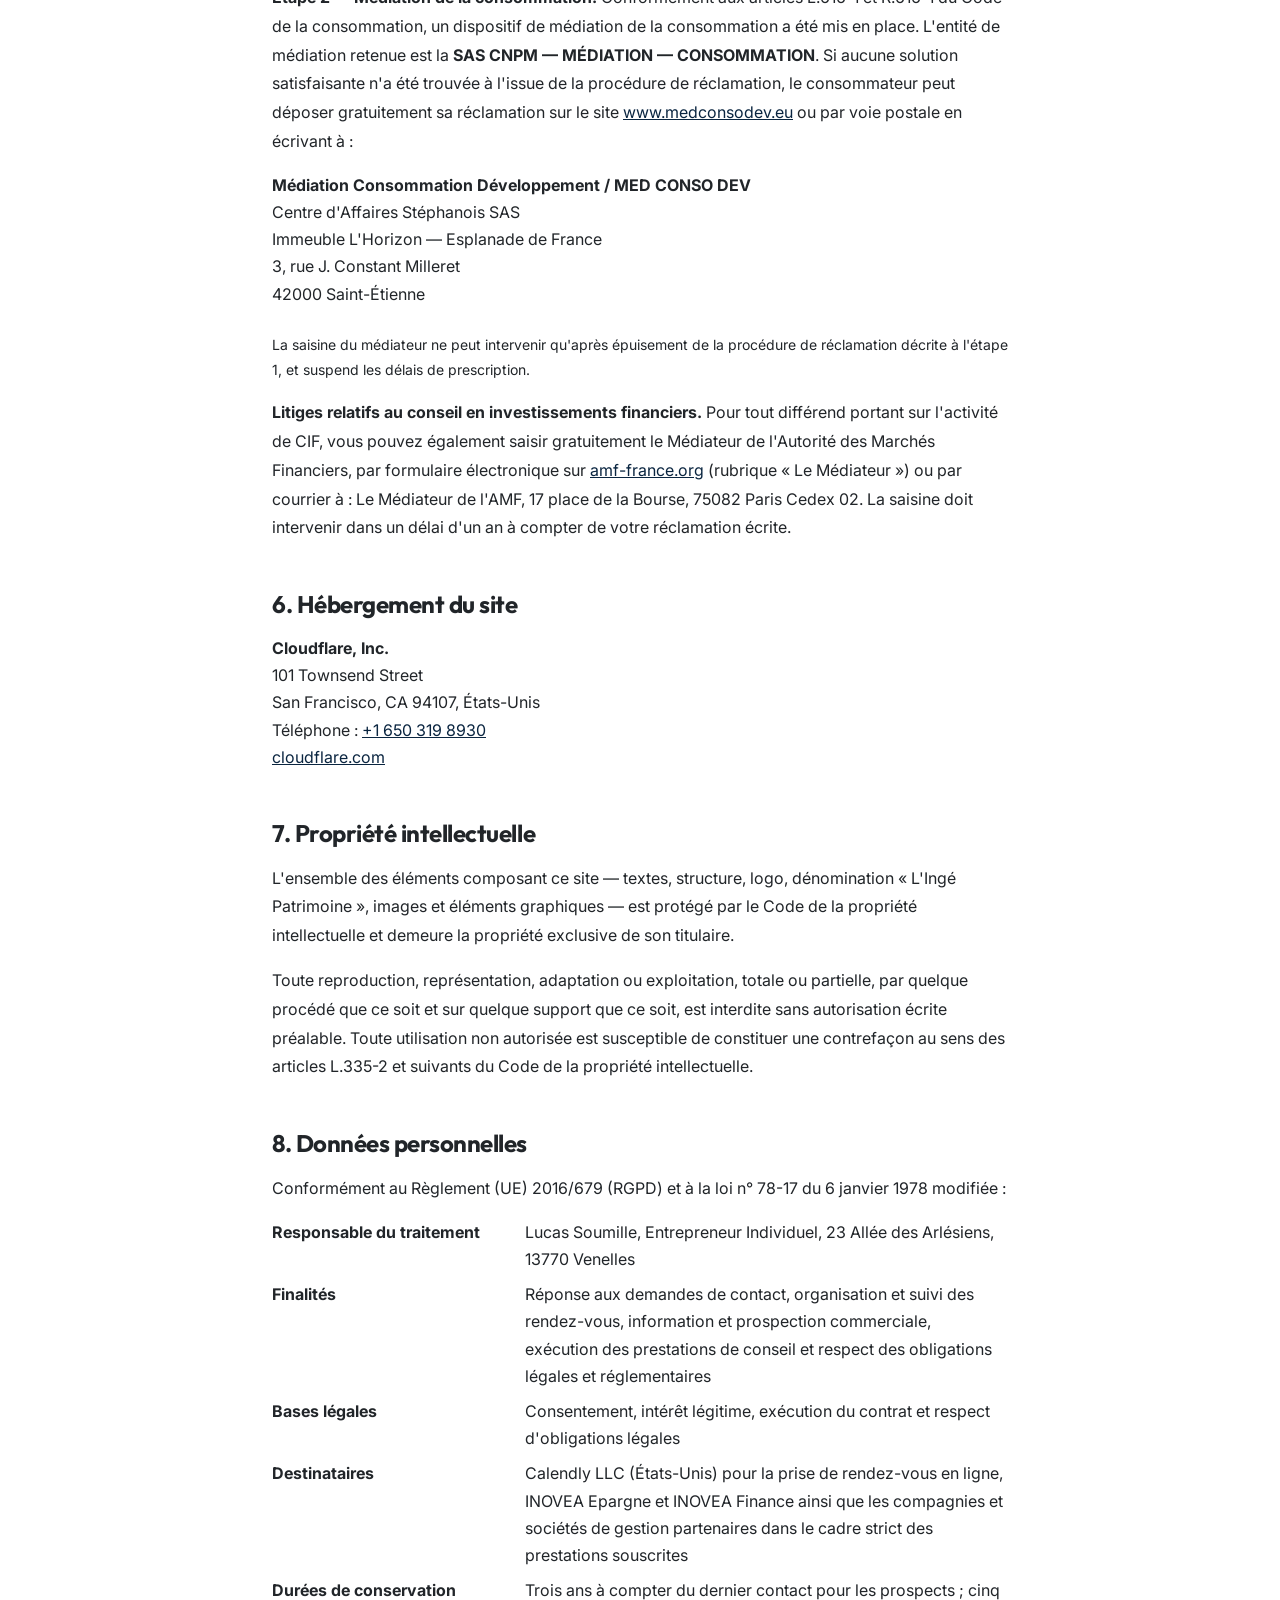
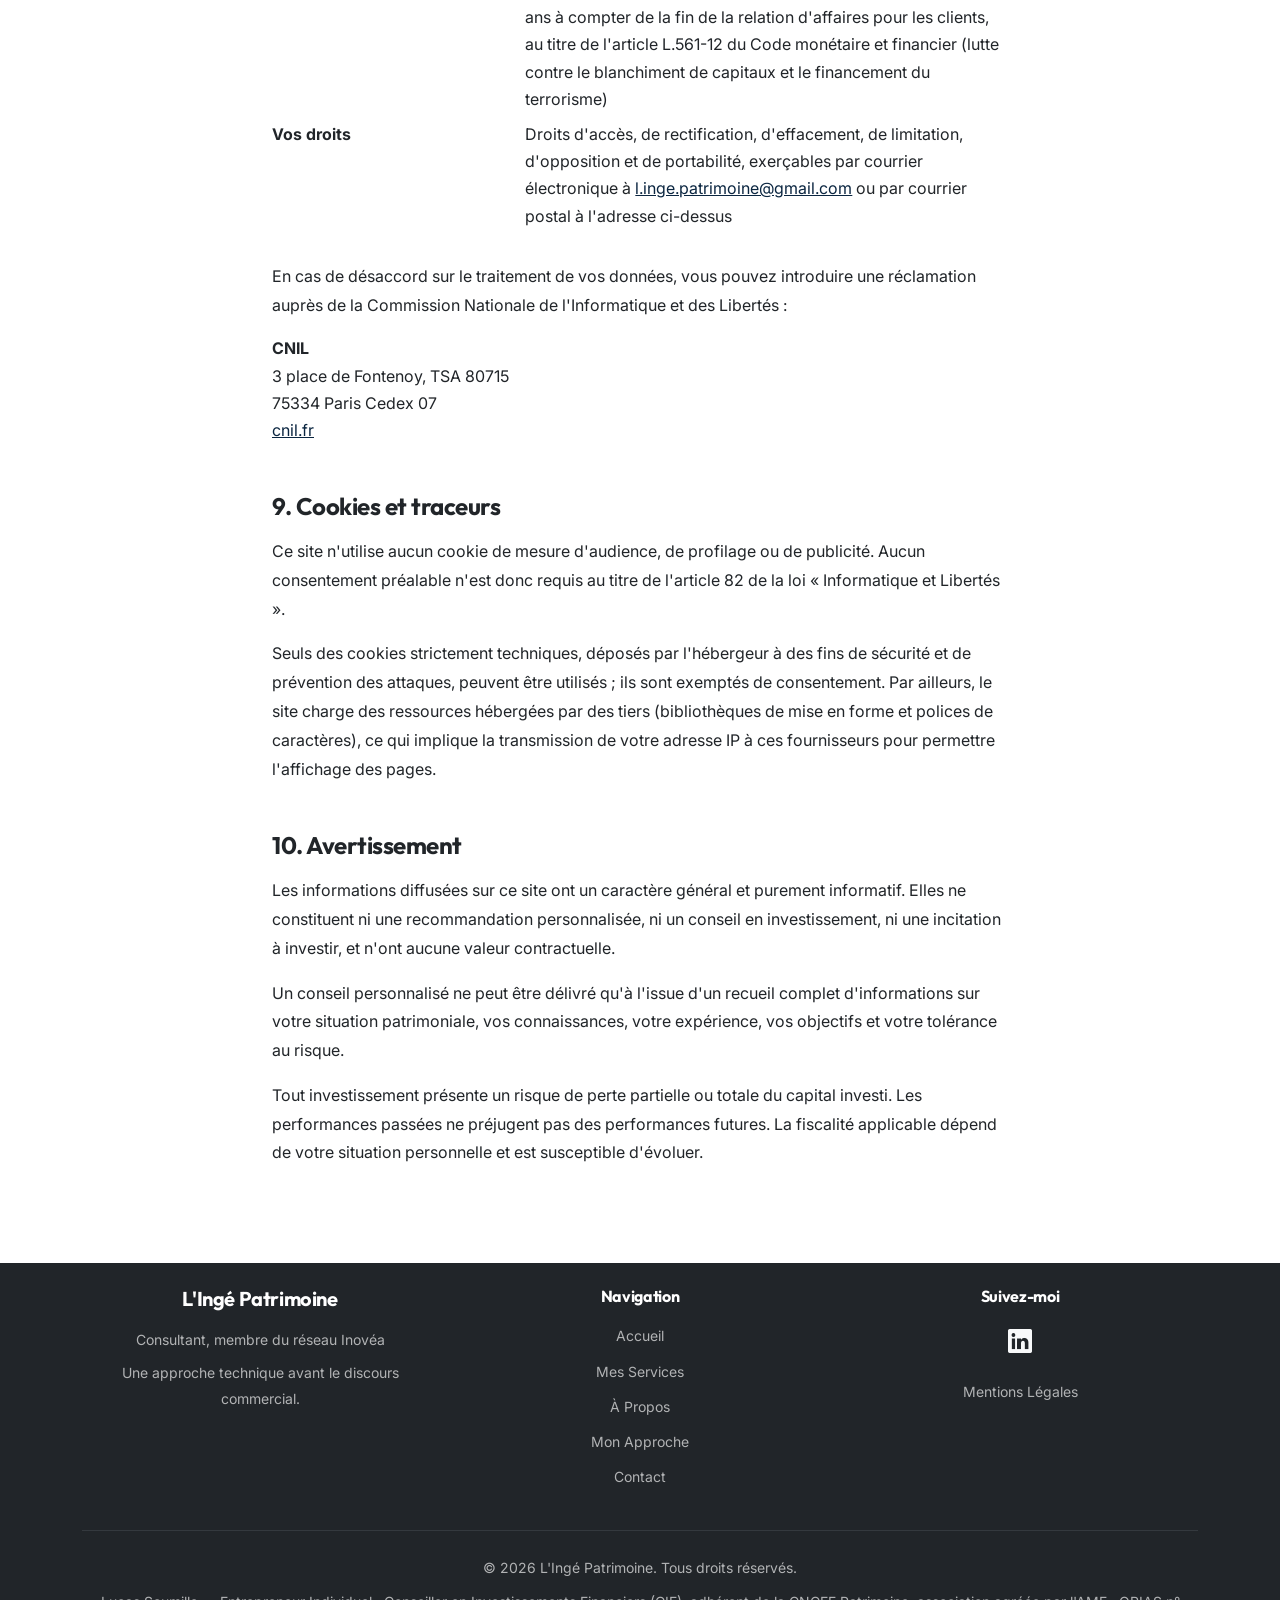
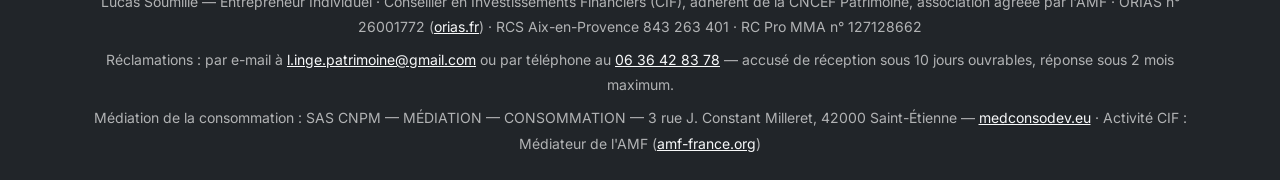
==== commit a1a5e7ff: "Add CIF status with CNCEF Patrimoine to legal notice and footers List the CIF registration first in " ====
--- a/mentions-legales.html
+++ b/mentions-legales.html
@@ -5,7 +5,7 @@
     <meta charset="UTF-8">
     <meta name="viewport" content="width=device-width, initial-scale=1.0">
     <meta name="description"
-        content="Mentions légales de L'Ingé Patrimoine - Lucas Soumille, Entrepreneur Individuel, ORIAS n° 26001772, consultant membre du réseau INOVEA.">
+        content="Mentions légales de L'Ingé Patrimoine - Lucas Soumille, Entrepreneur Individuel, Conseiller en Investissements Financiers (CIF), ORIAS n° 26001772, consultant membre du réseau INOVEA.">
     <meta name="author" content="L'Ingé Patrimoine">
     <meta name="robots" content="index, follow">
     <meta name="language" content="French">
@@ -18,7 +18,7 @@
     <meta property="og:url" content="https://lingepatrimoine.fr/mentions-legales">
     <meta property="og:title" content="Mentions Légales | L'Ingé Patrimoine">
     <meta property="og:description"
-        content="Informations légales et réglementaires de L'Ingé Patrimoine - Lucas Soumille, Entrepreneur Individuel, ORIAS n° 26001772.">
+        content="Informations légales et réglementaires de L'Ingé Patrimoine - Lucas Soumille, Entrepreneur Individuel, Conseiller en Investissements Financiers (CIF), ORIAS n° 26001772.">
     <meta property="og:image" content="https://lingepatrimoine.fr/logo/logo_inge_patrimoine-removebg-preview.png">
     <meta property="og:locale" content="fr_FR">
     <meta property="og:site_name" content="L'Ingé Patrimoine">
@@ -28,7 +28,7 @@
     <meta name="twitter:url" content="https://lingepatrimoine.fr/mentions-legales">
     <meta name="twitter:title" content="Mentions Légales | L'Ingé Patrimoine">
     <meta name="twitter:description"
-        content="Informations légales et réglementaires de L'Ingé Patrimoine - Lucas Soumille, Entrepreneur Individuel, ORIAS n° 26001772.">
+        content="Informations légales et réglementaires de L'Ingé Patrimoine - Lucas Soumille, Entrepreneur Individuel, Conseiller en Investissements Financiers (CIF), ORIAS n° 26001772.">
     <meta name="twitter:image" content="https://lingepatrimoine.fr/logo/logo_inge_patrimoine-removebg-preview.png">
 
     <title>Mentions Légales | L'Ingé Patrimoine</title>
@@ -205,6 +205,11 @@
                         <p>Il est inscrit au registre unique des intermédiaires en assurance, banque et finance tenu
                             par l'ORIAS sous le numéro <strong class="text-break">26001772</strong>, en tant que :</p>
                         <ul>
+                            <li>Conseiller en Investissements Financiers (CIF), adhérent de la CNCEF Patrimoine,
+                                association professionnelle agréée par l'Autorité des Marchés Financiers
+                                (103 boulevard Haussmann, 75008 Paris &mdash; <a href="https://www.cncef.org"
+                                    class="text-primary" target="_blank" rel="noopener noreferrer"
+                                    title="Site de la CNCEF">cncef.org</a>) ;</li>
                             <li>Mandataire d'Intermédiaire en Assurance (MIA) d'INOVEA Epargne ;</li>
                             <li>Démarcheur Bancaire et Financier pour le compte d'INOVEA Finance, conformément aux
                                 articles L.341-1 et suivants du Code monétaire et financier.</li>
@@ -219,19 +224,24 @@
                         </div>
 
                         <p>Pour éviter toute ambiguïté, il est précisé que Lucas Soumille n'est titulaire, en son nom
-                            propre, ni du statut de Conseiller en Investissements Financiers (CIF), ni du statut
-                            d'Intermédiaire en Opérations de Banque et Services de Paiement (IOBSP), ni d'une carte
-                            professionnelle de transaction sur immeubles et fonds de commerce. Les prestations de
-                            conseil en investissement financier sont réalisées sous le statut et la responsabilité
-                            d'INOVEA Finance.</p>
+                            propre, ni du statut d'Intermédiaire en Opérations de Banque et Services de Paiement
+                            (IOBSP), ni d'une carte professionnelle de transaction sur immeubles et fonds de
+                            commerce. Le conseil en investissements financiers est délivré sous son statut de CIF ;
+                            les opérations de démarchage bancaire et financier pour le compte d'INOVEA Finance
+                            restent réalisées sous le statut et la responsabilité d'INOVEA Finance. Conformément à
+                            l'article L.541-6 du Code monétaire et financier, il ne reçoit de ses clients aucun
+                            fonds autre que la rémunération de son activité de conseil, ni aucun titre ou
+                            instrument financier.</p>
                         <p>La nature du conseil délivré, l'étendue des services, les liens avec les partenaires et
                             les modalités de rémunération sont détaillés dans le Document d'Entrée en Relation
                             remis à chaque client avant toute prestation.</p>
 
                         <!-- 3. RC Pro -->
                         <h2 id="rc-pro" class="h4 fw-bold mt-5 mb-3">3. Responsabilité civile professionnelle</h2>
-                        <p>Conformément aux articles L.512-6 et L.512-7 du Code des assurances, Lucas Soumille a
-                            souscrit un contrat d'assurance de responsabilité civile professionnelle :</p>
+                        <p>Conformément aux articles L.512-6 et L.512-7 du Code des assurances et à l'article
+                            L.541-3 du Code monétaire et financier, Lucas Soumille a souscrit un contrat
+                            d'assurance de responsabilité civile professionnelle couvrant l'ensemble de ses
+                            activités, y compris le conseil en investissements financiers :</p>
                         <dl class="row mb-4">
                             <dt class="col-sm-4">Assureur</dt>
                             <dd class="col-sm-8">MMA, Le Mans</dd>
@@ -242,6 +252,15 @@
 
                         <!-- 4. Autorité de contrôle -->
                         <h2 id="autorite" class="h4 fw-bold mt-5 mb-3">4. Autorité de contrôle</h2>
+                        <p>L'activité de conseil en investissements financiers est placée sous le contrôle de :</p>
+                        <address class="mb-4">
+                            <strong>Autorité des Marchés Financiers (AMF)</strong><br>
+                            17 place de la Bourse<br>
+                            75082 Paris Cedex 02<br>
+                            <a href="https://www.amf-france.org" class="text-primary" target="_blank"
+                                rel="noopener noreferrer" title="Site de l'AMF">amf-france.org</a>
+                        </address>
+
                         <p>L'activité d'intermédiation en assurance et de démarchage bancaire et financier est
                             soumise au contrôle de :</p>
                         <address class="mb-4">
@@ -294,6 +313,15 @@
                             de la procédure de réclamation décrite à l'étape 1, et suspend les délais de
                             prescription.</p>
 
+                        <p><strong>Litiges relatifs au conseil en investissements financiers.</strong> Pour tout
+                            différend portant sur l'activité de CIF, vous pouvez également saisir gratuitement le
+                            Médiateur de l'Autorité des Marchés Financiers, par formulaire électronique sur
+                            <a href="https://www.amf-france.org/fr/le-mediateur" class="text-primary" target="_blank"
+                                rel="noopener noreferrer" title="Saisir le Médiateur de l'AMF">amf-france.org</a>
+                            (rubrique « Le Médiateur ») ou par courrier à : Le Médiateur de l'AMF, 17 place de la
+                            Bourse, 75082 Paris Cedex 02. La saisine doit intervenir dans un délai d'un an à compter
+                            de votre réclamation écrite.</p>
+
                         <!-- 6. Hébergement -->
                         <h2 id="hebergement" class="h4 fw-bold mt-5 mb-3">6. Hébergement du site</h2>
                         <address class="mb-4">
@@ -401,7 +429,7 @@
                 <div class="col-lg-4 text-center">
                     <h5 class="fw-bold mb-3">L'Ingé Patrimoine</h5>
                     <p class="small text-muted mb-2">Consultant, membre du réseau Inovéa</p>
-                    <p class="small text-muted">La rigueur d'un ingénieur au service de votre patrimoine.</p>
+                    <p class="small text-muted">Une approche technique avant le discours commercial.</p>
                 </div>
 
                 <nav class="col-lg-4 text-center" aria-label="Navigation du pied de page">
@@ -447,6 +475,8 @@
                     <p class="small text-muted mb-2">&copy; 2026 L'Ingé Patrimoine. Tous droits réservés.</p>
                     <p class="small text-muted mb-2">
                         Lucas Soumille &mdash; Entrepreneur Individuel &middot;
+                        Conseiller en Investissements Financiers (CIF), adhérent de la CNCEF Patrimoine,
+                        association agréée par l'AMF &middot;
                         ORIAS n&deg; 26001772 (<a href="https://www.orias.fr"
                             class="text-light text-decoration-underline" target="_blank" rel="noopener noreferrer"
                             title="Vérifier l'inscription sur le registre de l'ORIAS">orias.fr</a>) &middot;
@@ -467,7 +497,10 @@
                         3 rue J. Constant Milleret, 42000 Saint-Étienne &mdash;
                         <a href="https://www.medconsodev.eu" class="text-light text-decoration-underline"
                             target="_blank" rel="noopener noreferrer"
-                            title="Déposer une réclamation auprès de CNPM - Médiation - Consommation">medconsodev.eu</a>
+                            title="Déposer une réclamation auprès de CNPM - Médiation - Consommation">medconsodev.eu</a> &middot;
+                        Activité CIF : Médiateur de l'AMF (<a href="https://www.amf-france.org/fr/le-mediateur"
+                            class="text-light text-decoration-underline" target="_blank" rel="noopener noreferrer"
+                            title="Saisir le Médiateur de l'AMF">amf-france.org</a>)
                     </p>
                 </div>
             </div>
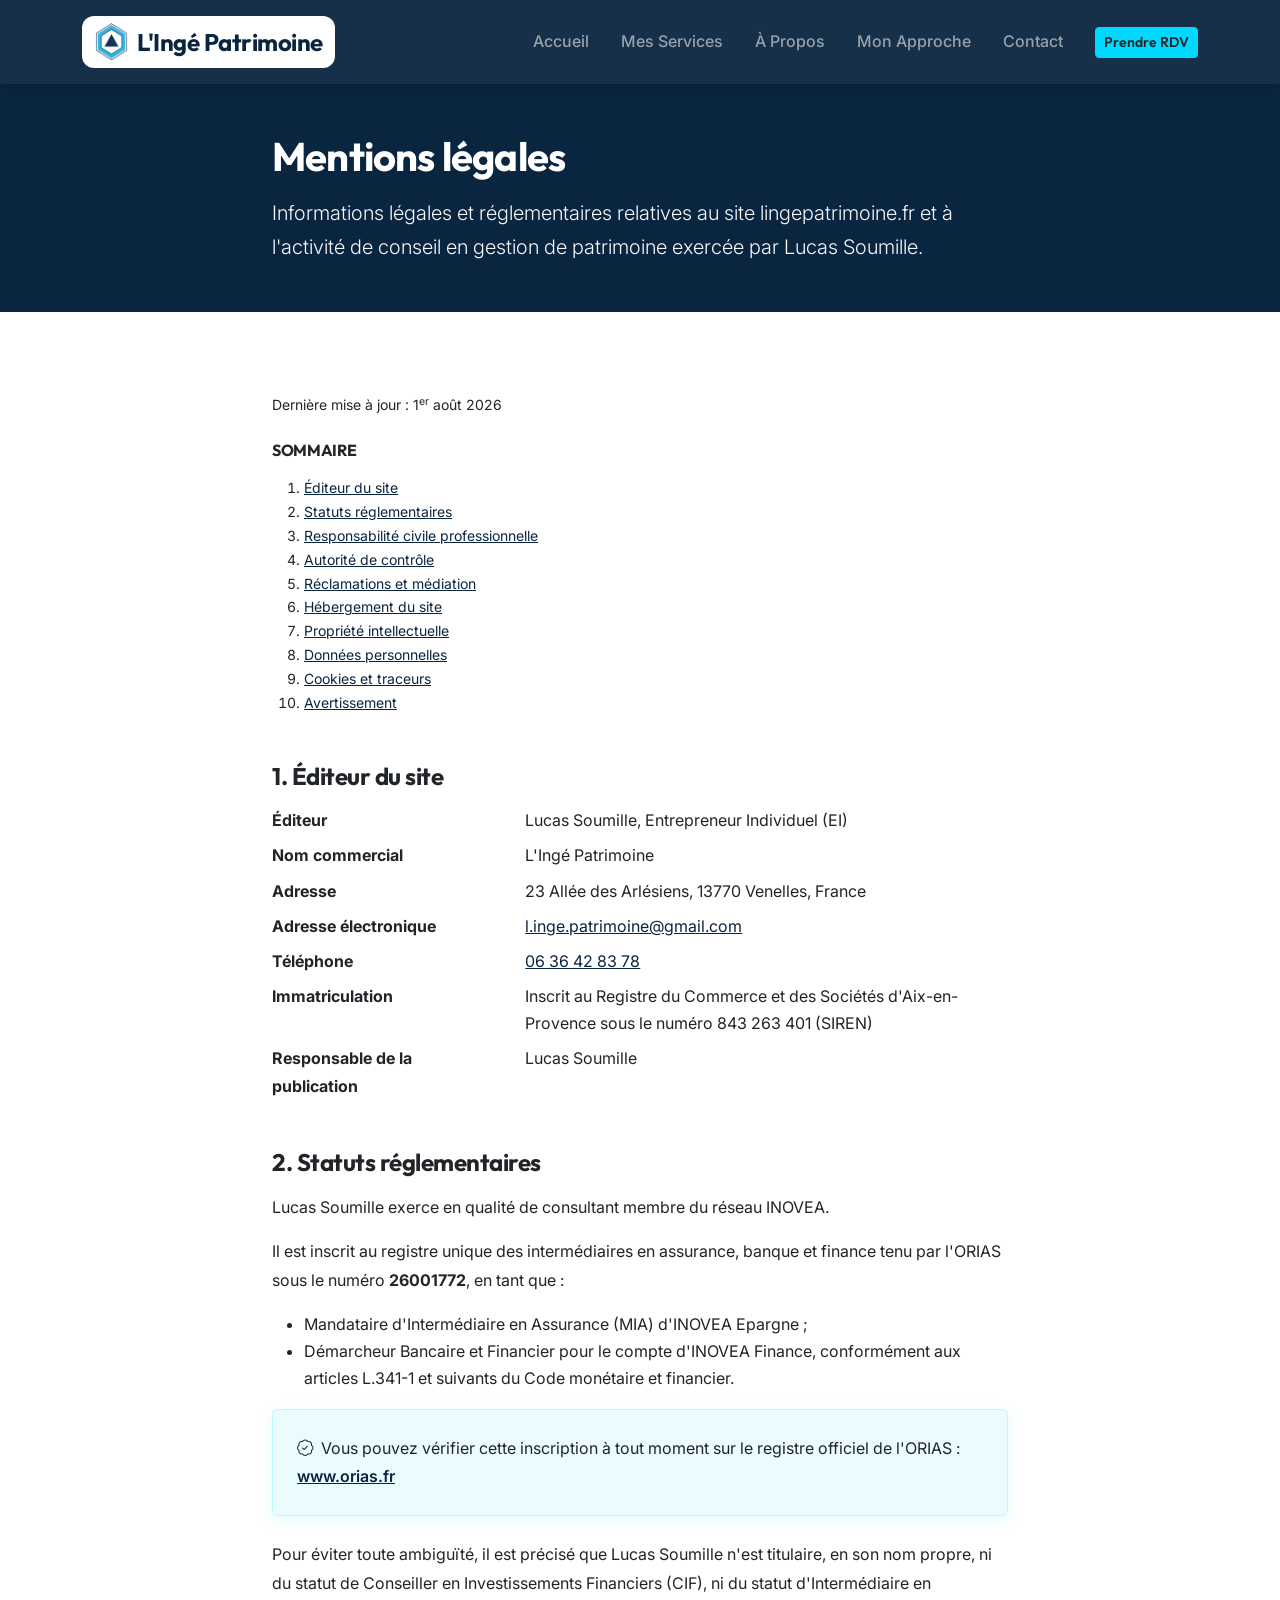
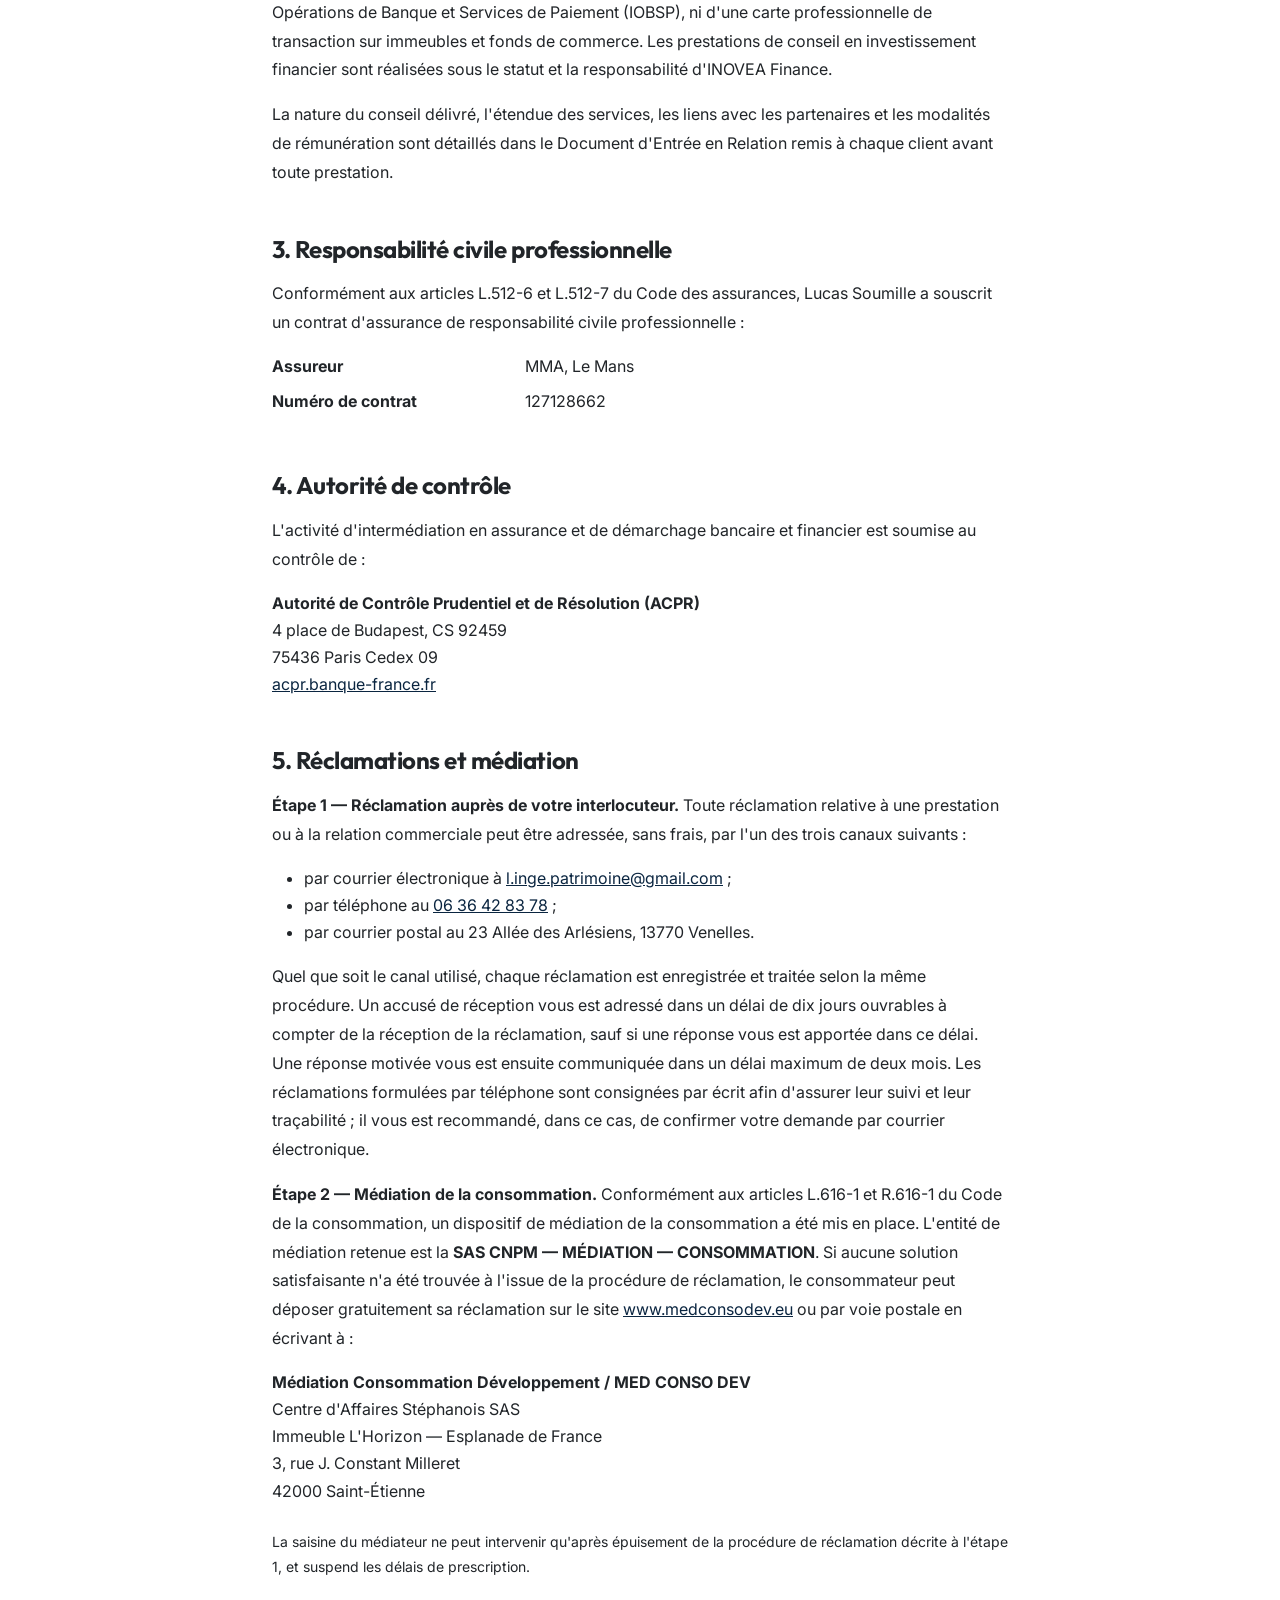
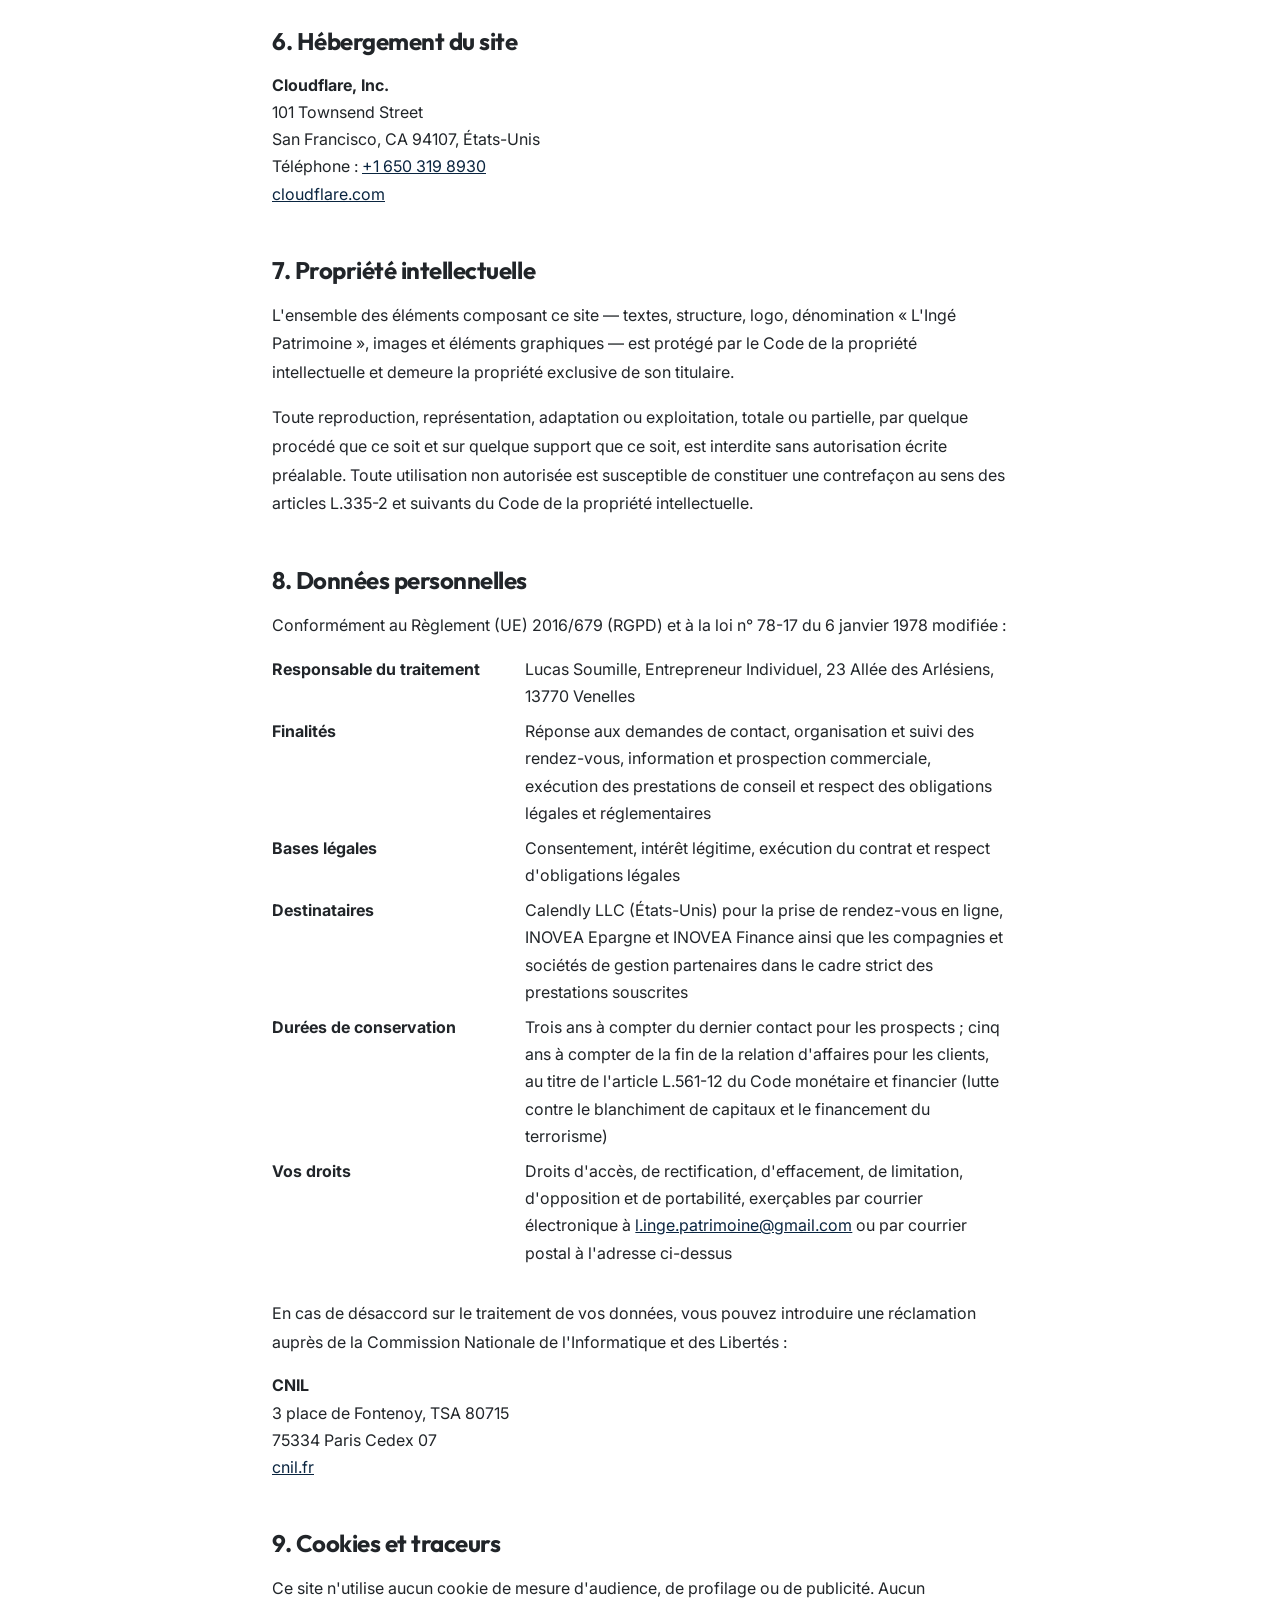
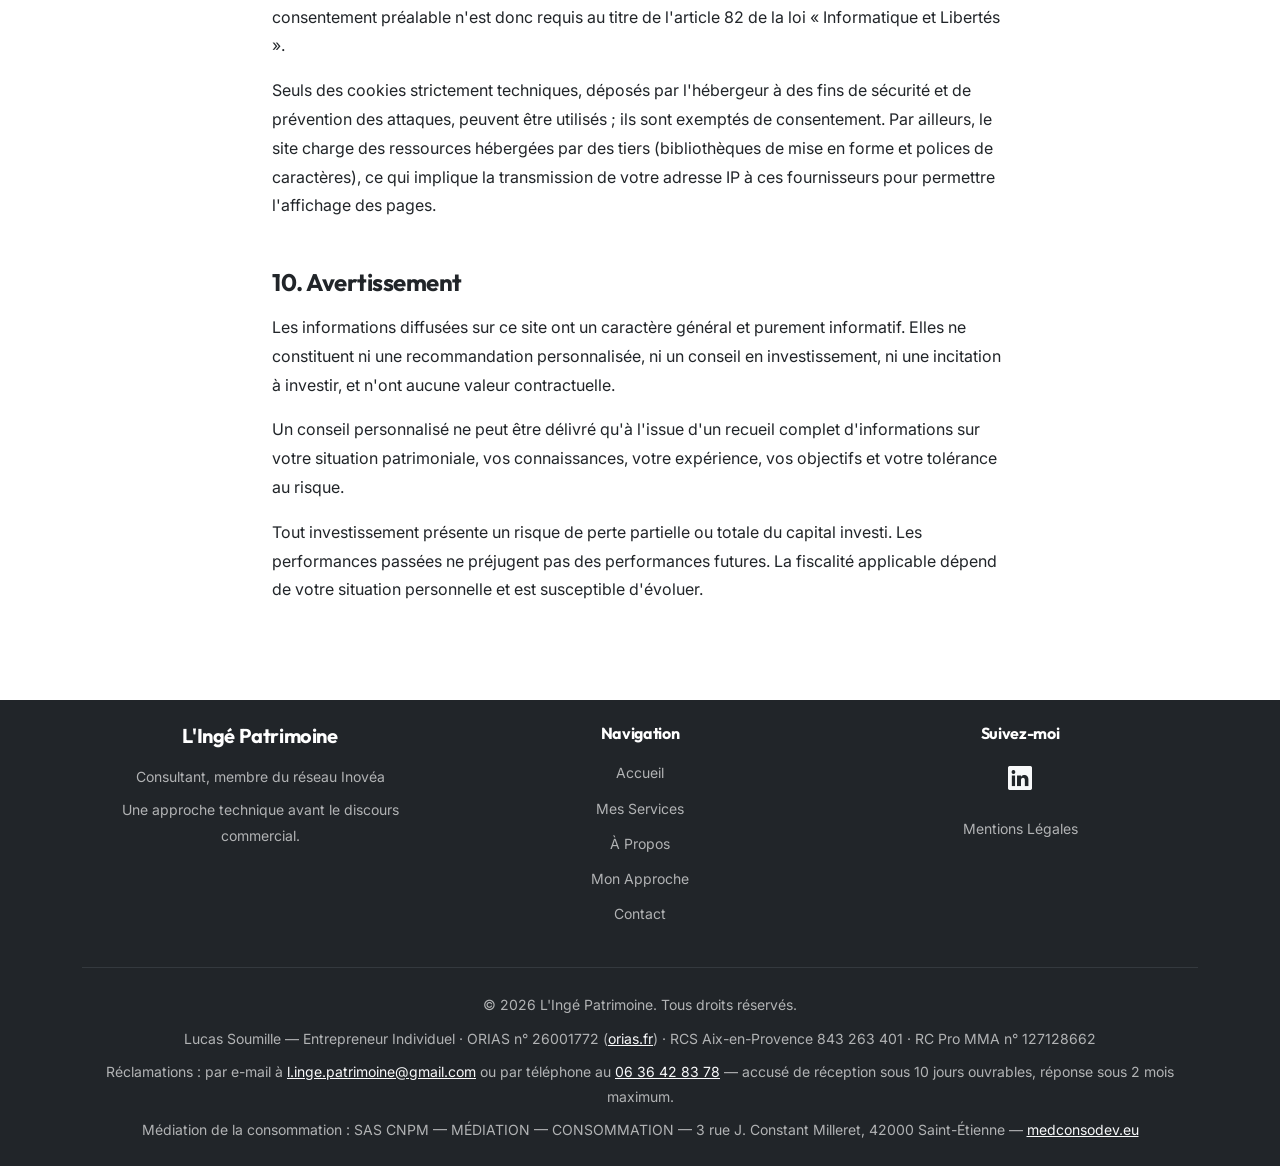
==== commit 50052007: "Replace slogan with "Une approche technique avant le discours commercial" Update hero H1, both foote" ====
--- a/mentions-legales.html
+++ b/mentions-legales.html
@@ -5,7 +5,7 @@
     <meta charset="UTF-8">
     <meta name="viewport" content="width=device-width, initial-scale=1.0">
     <meta name="description"
-        content="Mentions légales de L'Ingé Patrimoine - Lucas Soumille, Entrepreneur Individuel, Conseiller en Investissements Financiers (CIF), ORIAS n° 26001772, consultant membre du réseau INOVEA.">
+        content="Mentions légales de L'Ingé Patrimoine - Lucas Soumille, Entrepreneur Individuel, ORIAS n° 26001772, consultant membre du réseau INOVEA.">
     <meta name="author" content="L'Ingé Patrimoine">
     <meta name="robots" content="index, follow">
     <meta name="language" content="French">
@@ -18,7 +18,7 @@
     <meta property="og:url" content="https://lingepatrimoine.fr/mentions-legales">
     <meta property="og:title" content="Mentions Légales | L'Ingé Patrimoine">
     <meta property="og:description"
-        content="Informations légales et réglementaires de L'Ingé Patrimoine - Lucas Soumille, Entrepreneur Individuel, Conseiller en Investissements Financiers (CIF), ORIAS n° 26001772.">
+        content="Informations légales et réglementaires de L'Ingé Patrimoine - Lucas Soumille, Entrepreneur Individuel, ORIAS n° 26001772.">
     <meta property="og:image" content="https://lingepatrimoine.fr/logo/logo_inge_patrimoine-removebg-preview.png">
     <meta property="og:locale" content="fr_FR">
     <meta property="og:site_name" content="L'Ingé Patrimoine">
@@ -28,7 +28,7 @@
     <meta name="twitter:url" content="https://lingepatrimoine.fr/mentions-legales">
     <meta name="twitter:title" content="Mentions Légales | L'Ingé Patrimoine">
     <meta name="twitter:description"
-        content="Informations légales et réglementaires de L'Ingé Patrimoine - Lucas Soumille, Entrepreneur Individuel, Conseiller en Investissements Financiers (CIF), ORIAS n° 26001772.">
+        content="Informations légales et réglementaires de L'Ingé Patrimoine - Lucas Soumille, Entrepreneur Individuel, ORIAS n° 26001772.">
     <meta name="twitter:image" content="https://lingepatrimoine.fr/logo/logo_inge_patrimoine-removebg-preview.png">
 
     <title>Mentions Légales | L'Ingé Patrimoine</title>
@@ -205,11 +205,6 @@
                         <p>Il est inscrit au registre unique des intermédiaires en assurance, banque et finance tenu
                             par l'ORIAS sous le numéro <strong class="text-break">26001772</strong>, en tant que :</p>
                         <ul>
-                            <li>Conseiller en Investissements Financiers (CIF), adhérent de la CNCEF Patrimoine,
-                                association professionnelle agréée par l'Autorité des Marchés Financiers
-                                (103 boulevard Haussmann, 75008 Paris &mdash; <a href="https://www.cncef.org"
-                                    class="text-primary" target="_blank" rel="noopener noreferrer"
-                                    title="Site de la CNCEF">cncef.org</a>) ;</li>
                             <li>Mandataire d'Intermédiaire en Assurance (MIA) d'INOVEA Epargne ;</li>
                             <li>Démarcheur Bancaire et Financier pour le compte d'INOVEA Finance, conformément aux
                                 articles L.341-1 et suivants du Code monétaire et financier.</li>
@@ -224,24 +219,19 @@
                         </div>
 
                         <p>Pour éviter toute ambiguïté, il est précisé que Lucas Soumille n'est titulaire, en son nom
-                            propre, ni du statut d'Intermédiaire en Opérations de Banque et Services de Paiement
-                            (IOBSP), ni d'une carte professionnelle de transaction sur immeubles et fonds de
-                            commerce. Le conseil en investissements financiers est délivré sous son statut de CIF ;
-                            les opérations de démarchage bancaire et financier pour le compte d'INOVEA Finance
-                            restent réalisées sous le statut et la responsabilité d'INOVEA Finance. Conformément à
-                            l'article L.541-6 du Code monétaire et financier, il ne reçoit de ses clients aucun
-                            fonds autre que la rémunération de son activité de conseil, ni aucun titre ou
-                            instrument financier.</p>
+                            propre, ni du statut de Conseiller en Investissements Financiers (CIF), ni du statut
+                            d'Intermédiaire en Opérations de Banque et Services de Paiement (IOBSP), ni d'une carte
+                            professionnelle de transaction sur immeubles et fonds de commerce. Les prestations de
+                            conseil en investissement financier sont réalisées sous le statut et la responsabilité
+                            d'INOVEA Finance.</p>
                         <p>La nature du conseil délivré, l'étendue des services, les liens avec les partenaires et
                             les modalités de rémunération sont détaillés dans le Document d'Entrée en Relation
                             remis à chaque client avant toute prestation.</p>
 
                         <!-- 3. RC Pro -->
                         <h2 id="rc-pro" class="h4 fw-bold mt-5 mb-3">3. Responsabilité civile professionnelle</h2>
-                        <p>Conformément aux articles L.512-6 et L.512-7 du Code des assurances et à l'article
-                            L.541-3 du Code monétaire et financier, Lucas Soumille a souscrit un contrat
-                            d'assurance de responsabilité civile professionnelle couvrant l'ensemble de ses
-                            activités, y compris le conseil en investissements financiers :</p>
+                        <p>Conformément aux articles L.512-6 et L.512-7 du Code des assurances, Lucas Soumille a
+                            souscrit un contrat d'assurance de responsabilité civile professionnelle :</p>
                         <dl class="row mb-4">
                             <dt class="col-sm-4">Assureur</dt>
                             <dd class="col-sm-8">MMA, Le Mans</dd>
@@ -252,15 +242,6 @@
 
                         <!-- 4. Autorité de contrôle -->
                         <h2 id="autorite" class="h4 fw-bold mt-5 mb-3">4. Autorité de contrôle</h2>
-                        <p>L'activité de conseil en investissements financiers est placée sous le contrôle de :</p>
-                        <address class="mb-4">
-                            <strong>Autorité des Marchés Financiers (AMF)</strong><br>
-                            17 place de la Bourse<br>
-                            75082 Paris Cedex 02<br>
-                            <a href="https://www.amf-france.org" class="text-primary" target="_blank"
-                                rel="noopener noreferrer" title="Site de l'AMF">amf-france.org</a>
-                        </address>
-
                         <p>L'activité d'intermédiation en assurance et de démarchage bancaire et financier est
                             soumise au contrôle de :</p>
                         <address class="mb-4">
@@ -313,15 +294,6 @@
                             de la procédure de réclamation décrite à l'étape 1, et suspend les délais de
                             prescription.</p>
 
-                        <p><strong>Litiges relatifs au conseil en investissements financiers.</strong> Pour tout
-                            différend portant sur l'activité de CIF, vous pouvez également saisir gratuitement le
-                            Médiateur de l'Autorité des Marchés Financiers, par formulaire électronique sur
-                            <a href="https://www.amf-france.org/fr/le-mediateur" class="text-primary" target="_blank"
-                                rel="noopener noreferrer" title="Saisir le Médiateur de l'AMF">amf-france.org</a>
-                            (rubrique « Le Médiateur ») ou par courrier à : Le Médiateur de l'AMF, 17 place de la
-                            Bourse, 75082 Paris Cedex 02. La saisine doit intervenir dans un délai d'un an à compter
-                            de votre réclamation écrite.</p>
-
                         <!-- 6. Hébergement -->
                         <h2 id="hebergement" class="h4 fw-bold mt-5 mb-3">6. Hébergement du site</h2>
                         <address class="mb-4">
@@ -475,8 +447,6 @@
                     <p class="small text-muted mb-2">&copy; 2026 L'Ingé Patrimoine. Tous droits réservés.</p>
                     <p class="small text-muted mb-2">
                         Lucas Soumille &mdash; Entrepreneur Individuel &middot;
-                        Conseiller en Investissements Financiers (CIF), adhérent de la CNCEF Patrimoine,
-                        association agréée par l'AMF &middot;
                         ORIAS n&deg; 26001772 (<a href="https://www.orias.fr"
                             class="text-light text-decoration-underline" target="_blank" rel="noopener noreferrer"
                             title="Vérifier l'inscription sur le registre de l'ORIAS">orias.fr</a>) &middot;
@@ -497,10 +467,7 @@
                         3 rue J. Constant Milleret, 42000 Saint-Étienne &mdash;
                         <a href="https://www.medconsodev.eu" class="text-light text-decoration-underline"
                             target="_blank" rel="noopener noreferrer"
-                            title="Déposer une réclamation auprès de CNPM - Médiation - Consommation">medconsodev.eu</a> &middot;
-                        Activité CIF : Médiateur de l'AMF (<a href="https://www.amf-france.org/fr/le-mediateur"
-                            class="text-light text-decoration-underline" target="_blank" rel="noopener noreferrer"
-                            title="Saisir le Médiateur de l'AMF">amf-france.org</a>)
+                            title="Déposer une réclamation auprès de CNPM - Médiation - Consommation">medconsodev.eu</a>
                     </p>
                 </div>
             </div>
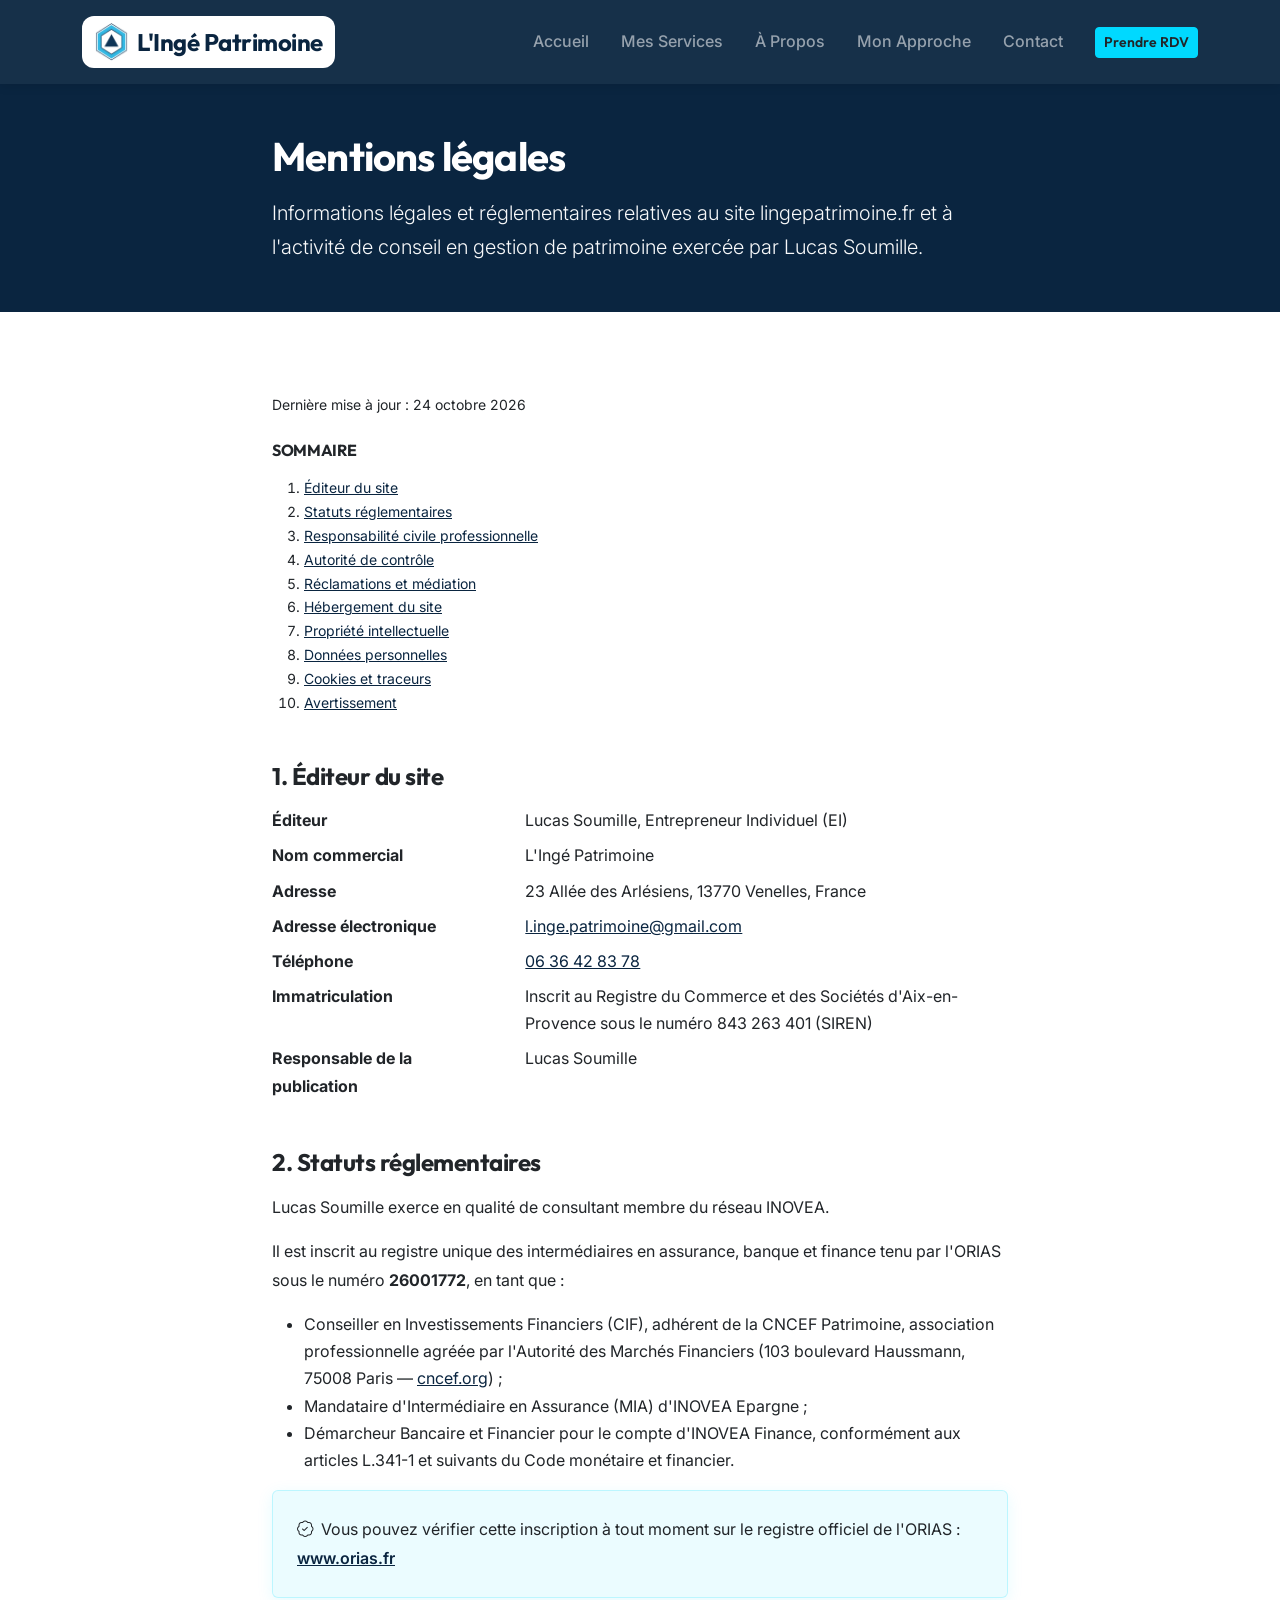
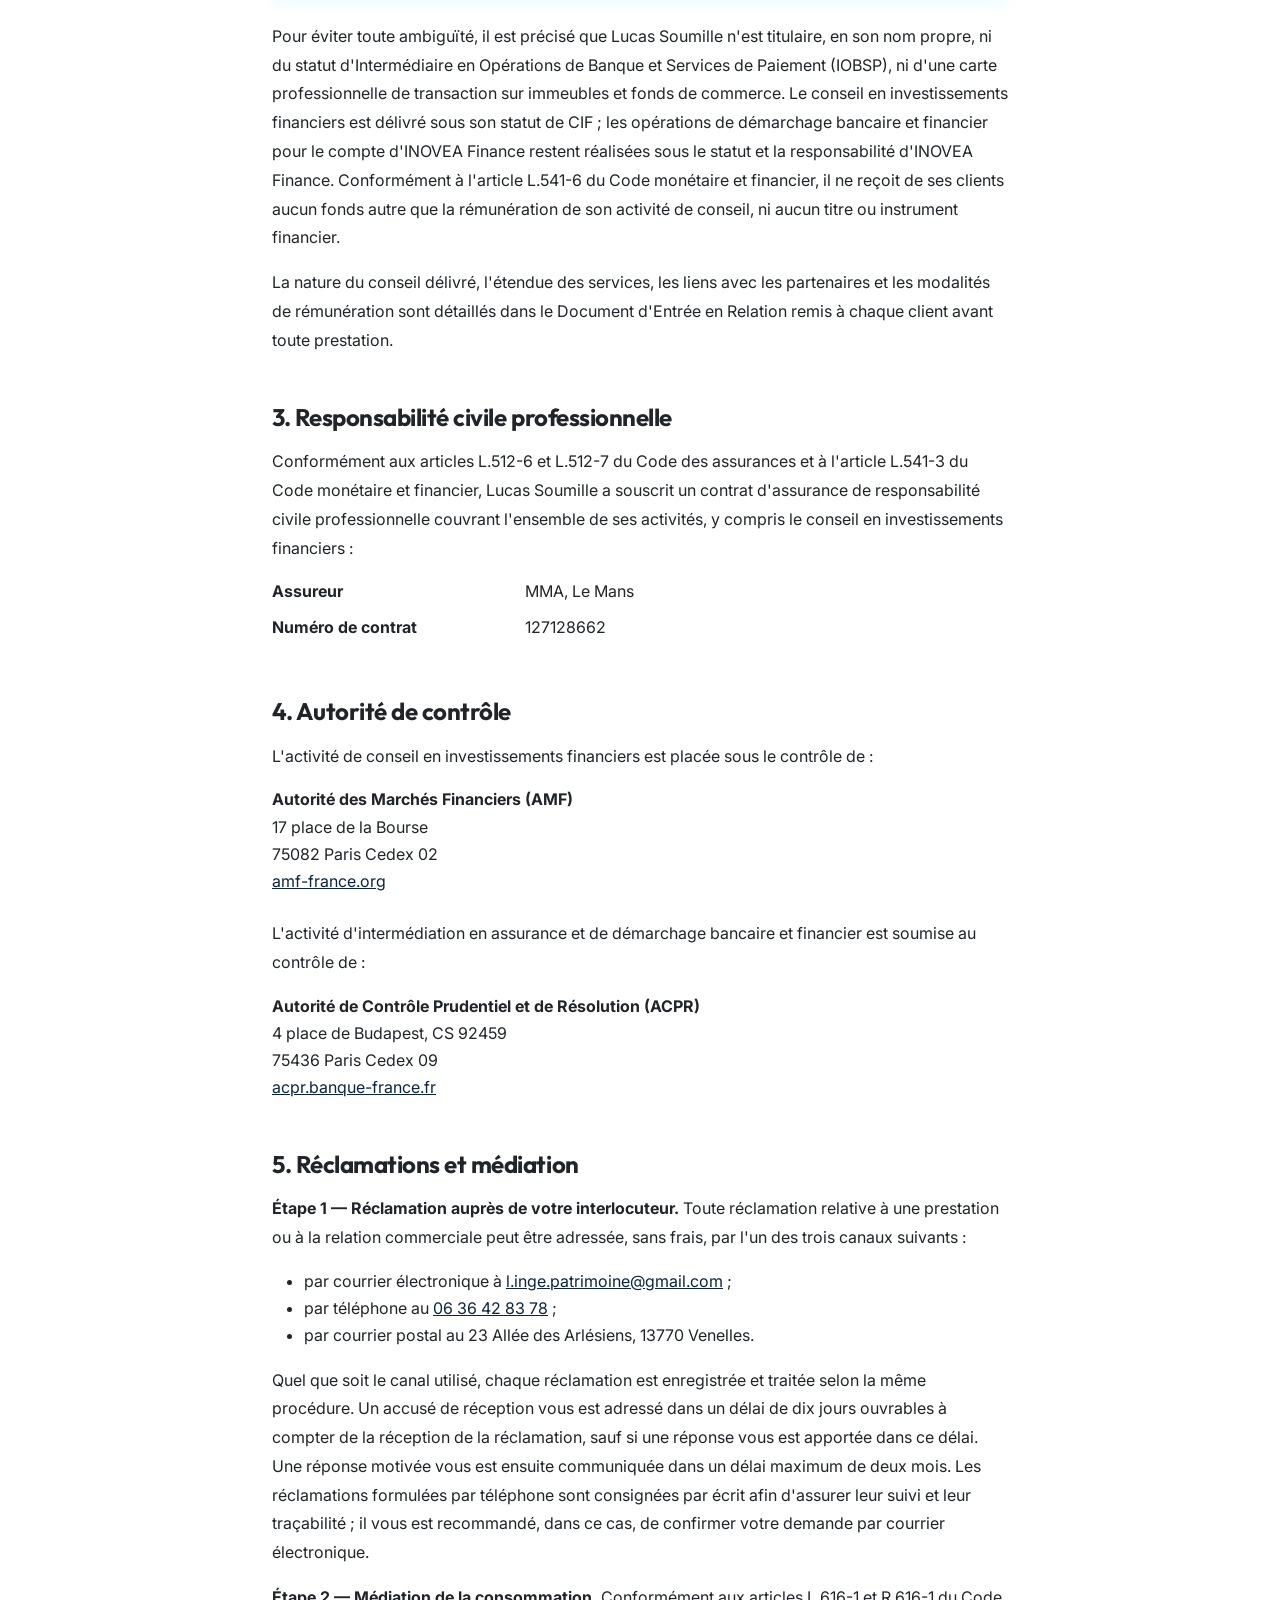
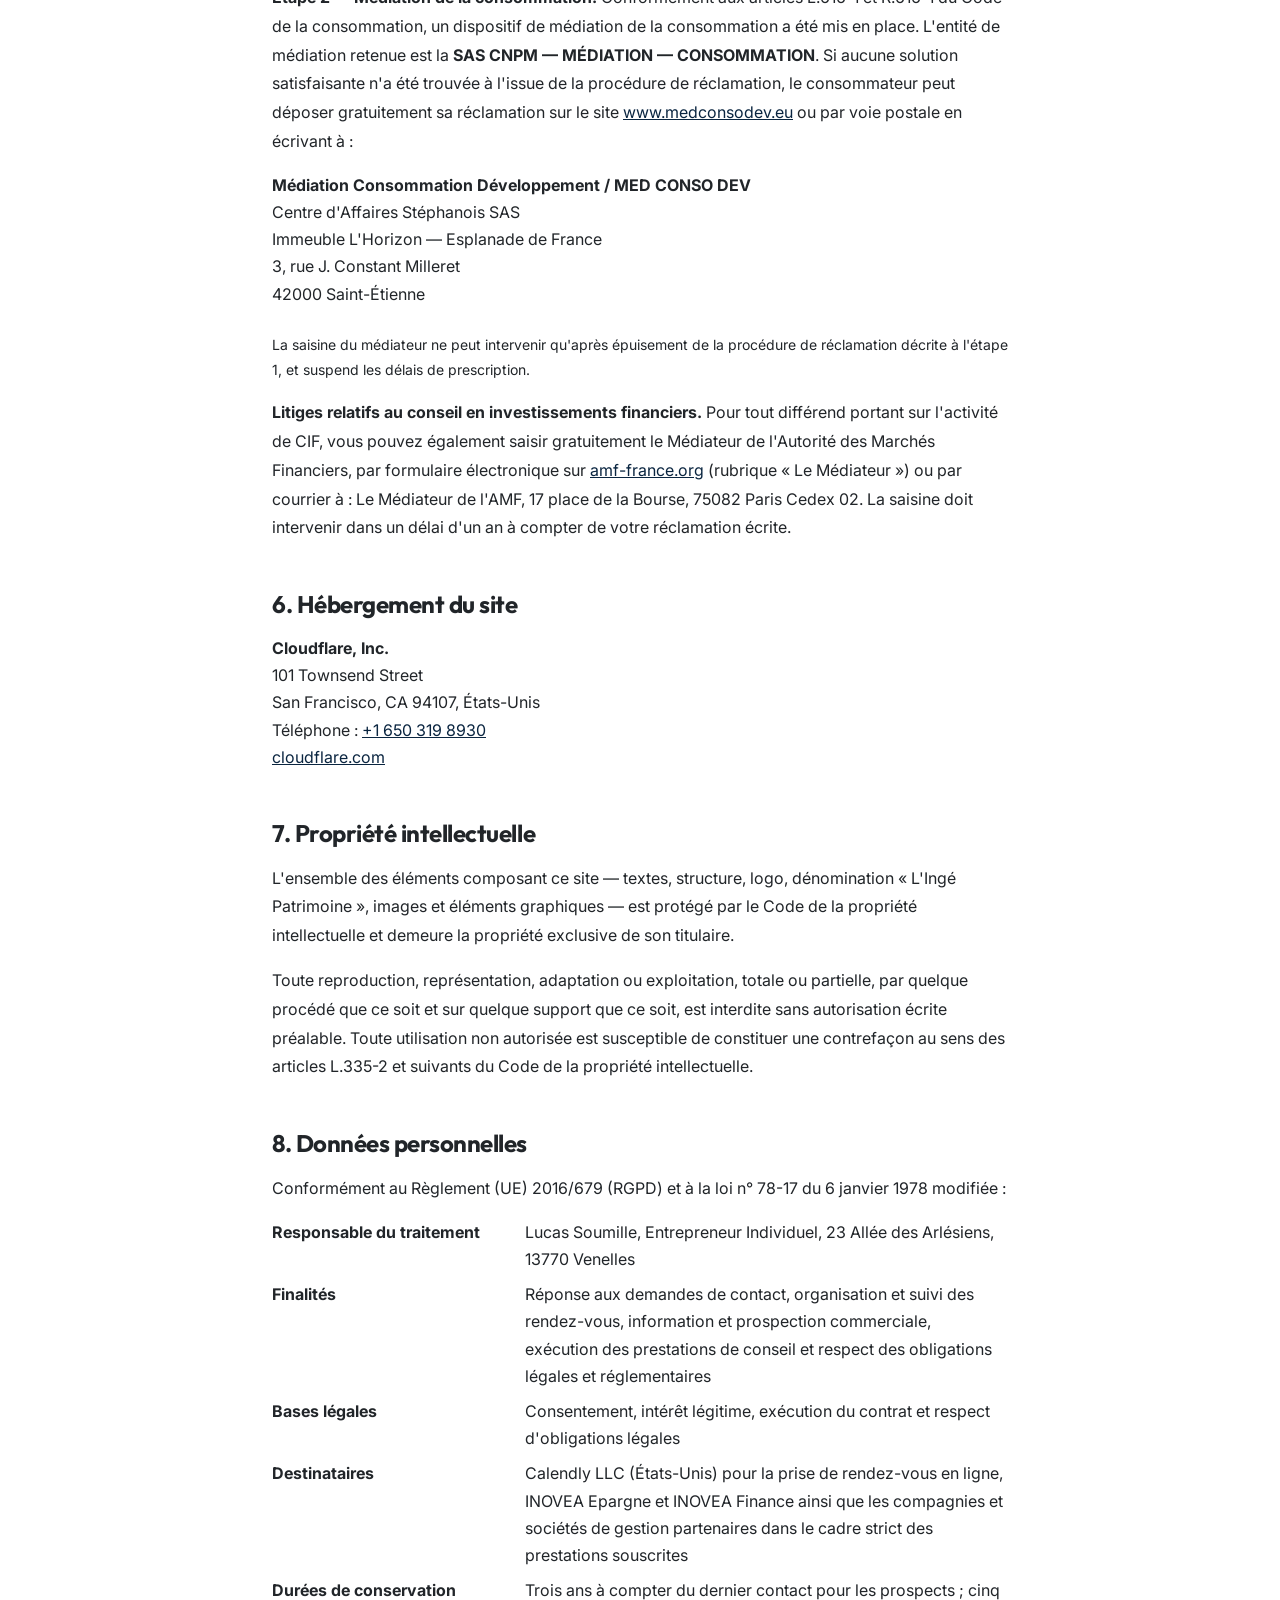
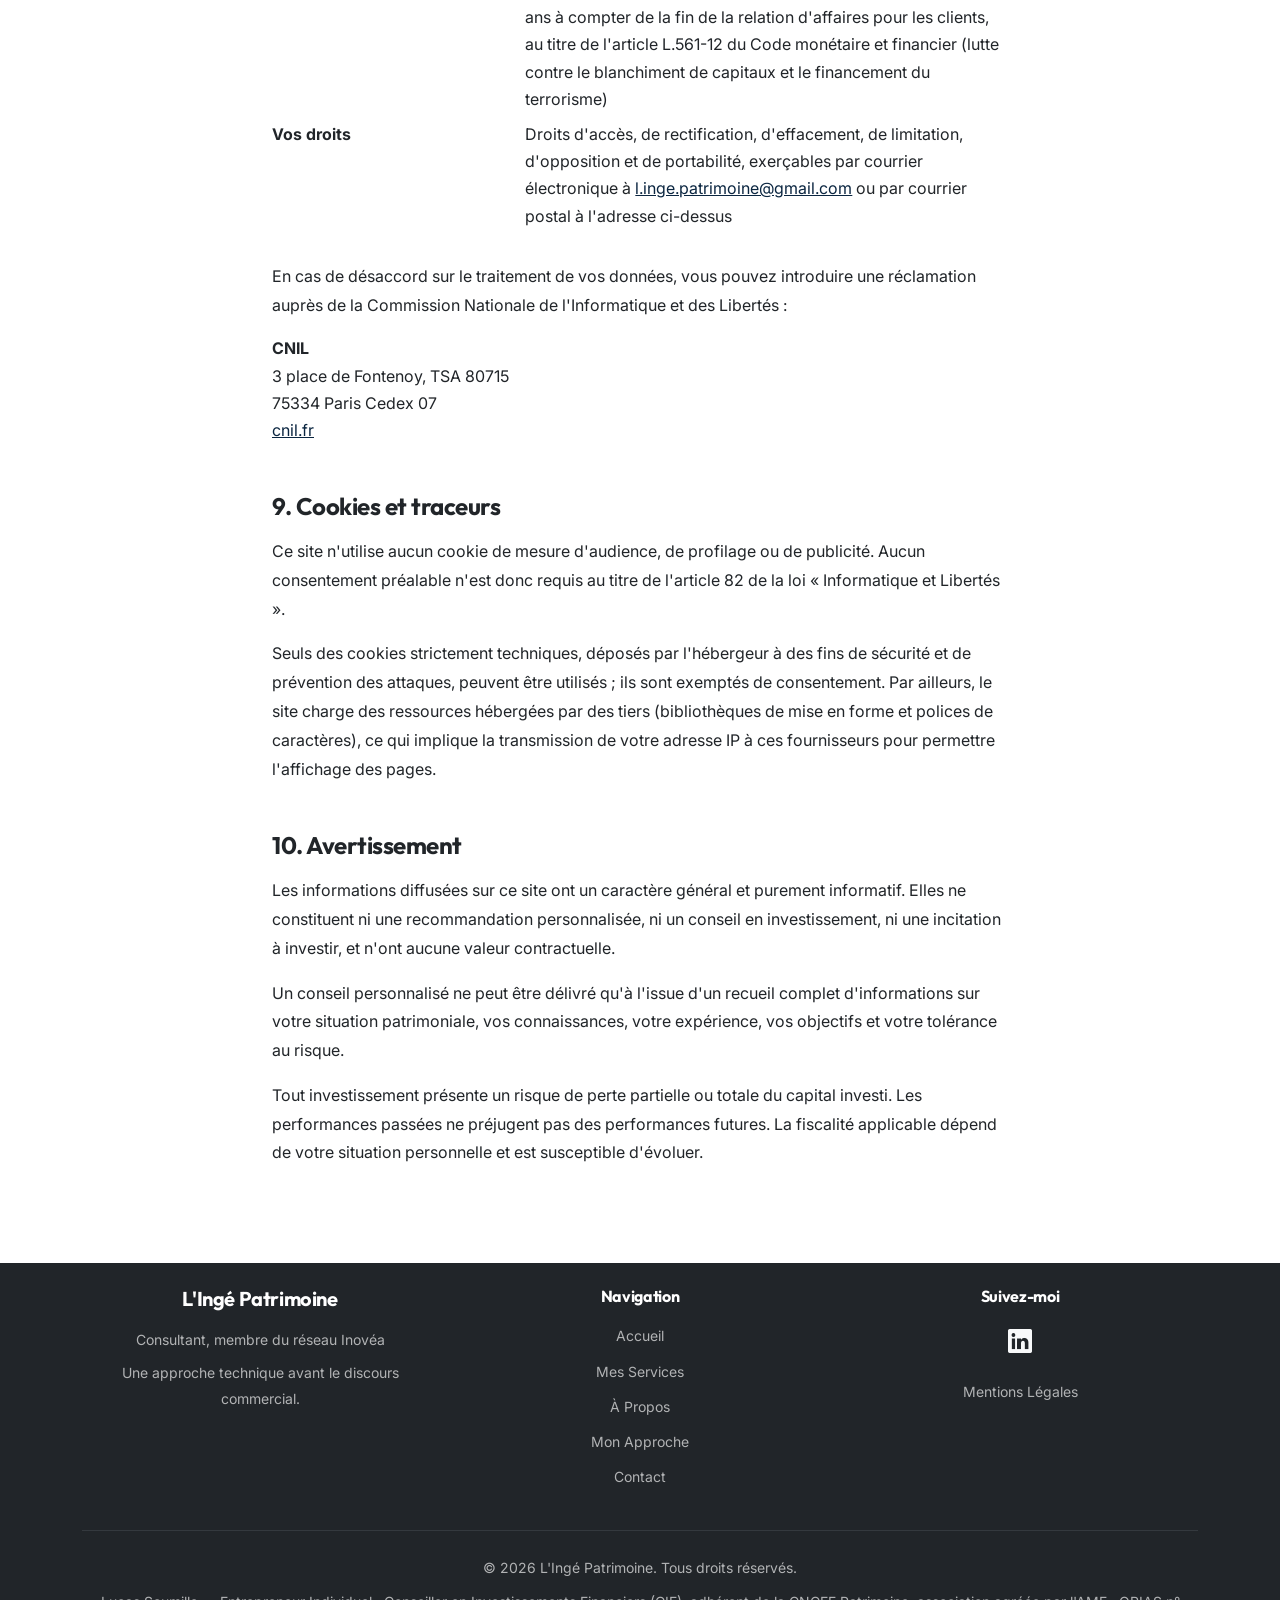
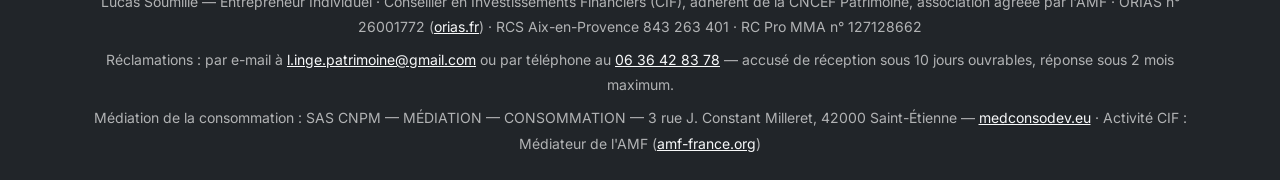
==== commit 8fc03f7e: "Set legal notice update date to publication day Co-Authored-By: Claude Fable 5.1 <noreply@anthropic." ====
--- a/mentions-legales.html
+++ b/mentions-legales.html
@@ -5,7 +5,7 @@
     <meta charset="UTF-8">
     <meta name="viewport" content="width=device-width, initial-scale=1.0">
     <meta name="description"
-        content="Mentions légales de L'Ingé Patrimoine - Lucas Soumille, Entrepreneur Individuel, ORIAS n° 26001772, consultant membre du réseau INOVEA.">
+        content="Mentions légales de L'Ingé Patrimoine - Lucas Soumille, Entrepreneur Individuel, Conseiller en Investissements Financiers (CIF), ORIAS n° 26001772, consultant membre du réseau INOVEA.">
     <meta name="author" content="L'Ingé Patrimoine">
     <meta name="robots" content="index, follow">
     <meta name="language" content="French">
@@ -18,7 +18,7 @@
     <meta property="og:url" content="https://lingepatrimoine.fr/mentions-legales">
     <meta property="og:title" content="Mentions Légales | L'Ingé Patrimoine">
     <meta property="og:description"
-        content="Informations légales et réglementaires de L'Ingé Patrimoine - Lucas Soumille, Entrepreneur Individuel, ORIAS n° 26001772.">
+        content="Informations légales et réglementaires de L'Ingé Patrimoine - Lucas Soumille, Entrepreneur Individuel, Conseiller en Investissements Financiers (CIF), ORIAS n° 26001772.">
     <meta property="og:image" content="https://lingepatrimoine.fr/logo/logo_inge_patrimoine-removebg-preview.png">
     <meta property="og:locale" content="fr_FR">
     <meta property="og:site_name" content="L'Ingé Patrimoine">
@@ -28,7 +28,7 @@
     <meta name="twitter:url" content="https://lingepatrimoine.fr/mentions-legales">
     <meta name="twitter:title" content="Mentions Légales | L'Ingé Patrimoine">
     <meta name="twitter:description"
-        content="Informations légales et réglementaires de L'Ingé Patrimoine - Lucas Soumille, Entrepreneur Individuel, ORIAS n° 26001772.">
+        content="Informations légales et réglementaires de L'Ingé Patrimoine - Lucas Soumille, Entrepreneur Individuel, Conseiller en Investissements Financiers (CIF), ORIAS n° 26001772.">
     <meta name="twitter:image" content="https://lingepatrimoine.fr/logo/logo_inge_patrimoine-removebg-preview.png">
 
     <title>Mentions Légales | L'Ingé Patrimoine</title>
@@ -149,7 +149,7 @@
 
                         <h2 id="mentions-heading" class="visually-hidden">Mentions légales détaillées</h2>
 
-                        <p class="small text-muted mb-4">Dernière mise à jour : 1<sup>er</sup> août 2026</p>
+                        <p class="small text-muted mb-4">Dernière mise à jour : 24 octobre 2026</p>
 
                         <!-- Sommaire -->
                         <nav class="mb-5" aria-label="Sommaire des mentions légales">
@@ -205,6 +205,11 @@
                         <p>Il est inscrit au registre unique des intermédiaires en assurance, banque et finance tenu
                             par l'ORIAS sous le numéro <strong class="text-break">26001772</strong>, en tant que :</p>
                         <ul>
+                            <li>Conseiller en Investissements Financiers (CIF), adhérent de la CNCEF Patrimoine,
+                                association professionnelle agréée par l'Autorité des Marchés Financiers
+                                (103 boulevard Haussmann, 75008 Paris &mdash; <a href="https://www.cncef.org"
+                                    class="text-primary" target="_blank" rel="noopener noreferrer"
+                                    title="Site de la CNCEF">cncef.org</a>) ;</li>
                             <li>Mandataire d'Intermédiaire en Assurance (MIA) d'INOVEA Epargne ;</li>
                             <li>Démarcheur Bancaire et Financier pour le compte d'INOVEA Finance, conformément aux
                                 articles L.341-1 et suivants du Code monétaire et financier.</li>
@@ -219,19 +224,24 @@
                         </div>
 
                         <p>Pour éviter toute ambiguïté, il est précisé que Lucas Soumille n'est titulaire, en son nom
-                            propre, ni du statut de Conseiller en Investissements Financiers (CIF), ni du statut
-                            d'Intermédiaire en Opérations de Banque et Services de Paiement (IOBSP), ni d'une carte
-                            professionnelle de transaction sur immeubles et fonds de commerce. Les prestations de
-                            conseil en investissement financier sont réalisées sous le statut et la responsabilité
-                            d'INOVEA Finance.</p>
+                            propre, ni du statut d'Intermédiaire en Opérations de Banque et Services de Paiement
+                            (IOBSP), ni d'une carte professionnelle de transaction sur immeubles et fonds de
+                            commerce. Le conseil en investissements financiers est délivré sous son statut de CIF ;
+                            les opérations de démarchage bancaire et financier pour le compte d'INOVEA Finance
+                            restent réalisées sous le statut et la responsabilité d'INOVEA Finance. Conformément à
+                            l'article L.541-6 du Code monétaire et financier, il ne reçoit de ses clients aucun
+                            fonds autre que la rémunération de son activité de conseil, ni aucun titre ou
+                            instrument financier.</p>
                         <p>La nature du conseil délivré, l'étendue des services, les liens avec les partenaires et
                             les modalités de rémunération sont détaillés dans le Document d'Entrée en Relation
                             remis à chaque client avant toute prestation.</p>
 
                         <!-- 3. RC Pro -->
                         <h2 id="rc-pro" class="h4 fw-bold mt-5 mb-3">3. Responsabilité civile professionnelle</h2>
-                        <p>Conformément aux articles L.512-6 et L.512-7 du Code des assurances, Lucas Soumille a
-                            souscrit un contrat d'assurance de responsabilité civile professionnelle :</p>
+                        <p>Conformément aux articles L.512-6 et L.512-7 du Code des assurances et à l'article
+                            L.541-3 du Code monétaire et financier, Lucas Soumille a souscrit un contrat
+                            d'assurance de responsabilité civile professionnelle couvrant l'ensemble de ses
+                            activités, y compris le conseil en investissements financiers :</p>
                         <dl class="row mb-4">
                             <dt class="col-sm-4">Assureur</dt>
                             <dd class="col-sm-8">MMA, Le Mans</dd>
@@ -242,6 +252,15 @@
 
                         <!-- 4. Autorité de contrôle -->
                         <h2 id="autorite" class="h4 fw-bold mt-5 mb-3">4. Autorité de contrôle</h2>
+                        <p>L'activité de conseil en investissements financiers est placée sous le contrôle de :</p>
+                        <address class="mb-4">
+                            <strong>Autorité des Marchés Financiers (AMF)</strong><br>
+                            17 place de la Bourse<br>
+                            75082 Paris Cedex 02<br>
+                            <a href="https://www.amf-france.org" class="text-primary" target="_blank"
+                                rel="noopener noreferrer" title="Site de l'AMF">amf-france.org</a>
+                        </address>
+
                         <p>L'activité d'intermédiation en assurance et de démarchage bancaire et financier est
                             soumise au contrôle de :</p>
                         <address class="mb-4">
@@ -294,6 +313,15 @@
                             de la procédure de réclamation décrite à l'étape 1, et suspend les délais de
                             prescription.</p>
 
+                        <p><strong>Litiges relatifs au conseil en investissements financiers.</strong> Pour tout
+                            différend portant sur l'activité de CIF, vous pouvez également saisir gratuitement le
+                            Médiateur de l'Autorité des Marchés Financiers, par formulaire électronique sur
+                            <a href="https://www.amf-france.org/fr/le-mediateur" class="text-primary" target="_blank"
+                                rel="noopener noreferrer" title="Saisir le Médiateur de l'AMF">amf-france.org</a>
+                            (rubrique « Le Médiateur ») ou par courrier à : Le Médiateur de l'AMF, 17 place de la
+                            Bourse, 75082 Paris Cedex 02. La saisine doit intervenir dans un délai d'un an à compter
+                            de votre réclamation écrite.</p>
+
                         <!-- 6. Hébergement -->
                         <h2 id="hebergement" class="h4 fw-bold mt-5 mb-3">6. Hébergement du site</h2>
                         <address class="mb-4">
@@ -447,6 +475,8 @@
                     <p class="small text-muted mb-2">&copy; 2026 L'Ingé Patrimoine. Tous droits réservés.</p>
                     <p class="small text-muted mb-2">
                         Lucas Soumille &mdash; Entrepreneur Individuel &middot;
+                        Conseiller en Investissements Financiers (CIF), adhérent de la CNCEF Patrimoine,
+                        association agréée par l'AMF &middot;
                         ORIAS n&deg; 26001772 (<a href="https://www.orias.fr"
                             class="text-light text-decoration-underline" target="_blank" rel="noopener noreferrer"
                             title="Vérifier l'inscription sur le registre de l'ORIAS">orias.fr</a>) &middot;
@@ -467,7 +497,10 @@
                         3 rue J. Constant Milleret, 42000 Saint-Étienne &mdash;
                         <a href="https://www.medconsodev.eu" class="text-light text-decoration-underline"
                             target="_blank" rel="noopener noreferrer"
-                            title="Déposer une réclamation auprès de CNPM - Médiation - Consommation">medconsodev.eu</a>
+                            title="Déposer une réclamation auprès de CNPM - Médiation - Consommation">medconsodev.eu</a> &middot;
+                        Activité CIF : Médiateur de l'AMF (<a href="https://www.amf-france.org/fr/le-mediateur"
+                            class="text-light text-decoration-underline" target="_blank" rel="noopener noreferrer"
+                            title="Saisir le Médiateur de l'AMF">amf-france.org</a>)
                     </p>
                 </div>
             </div>
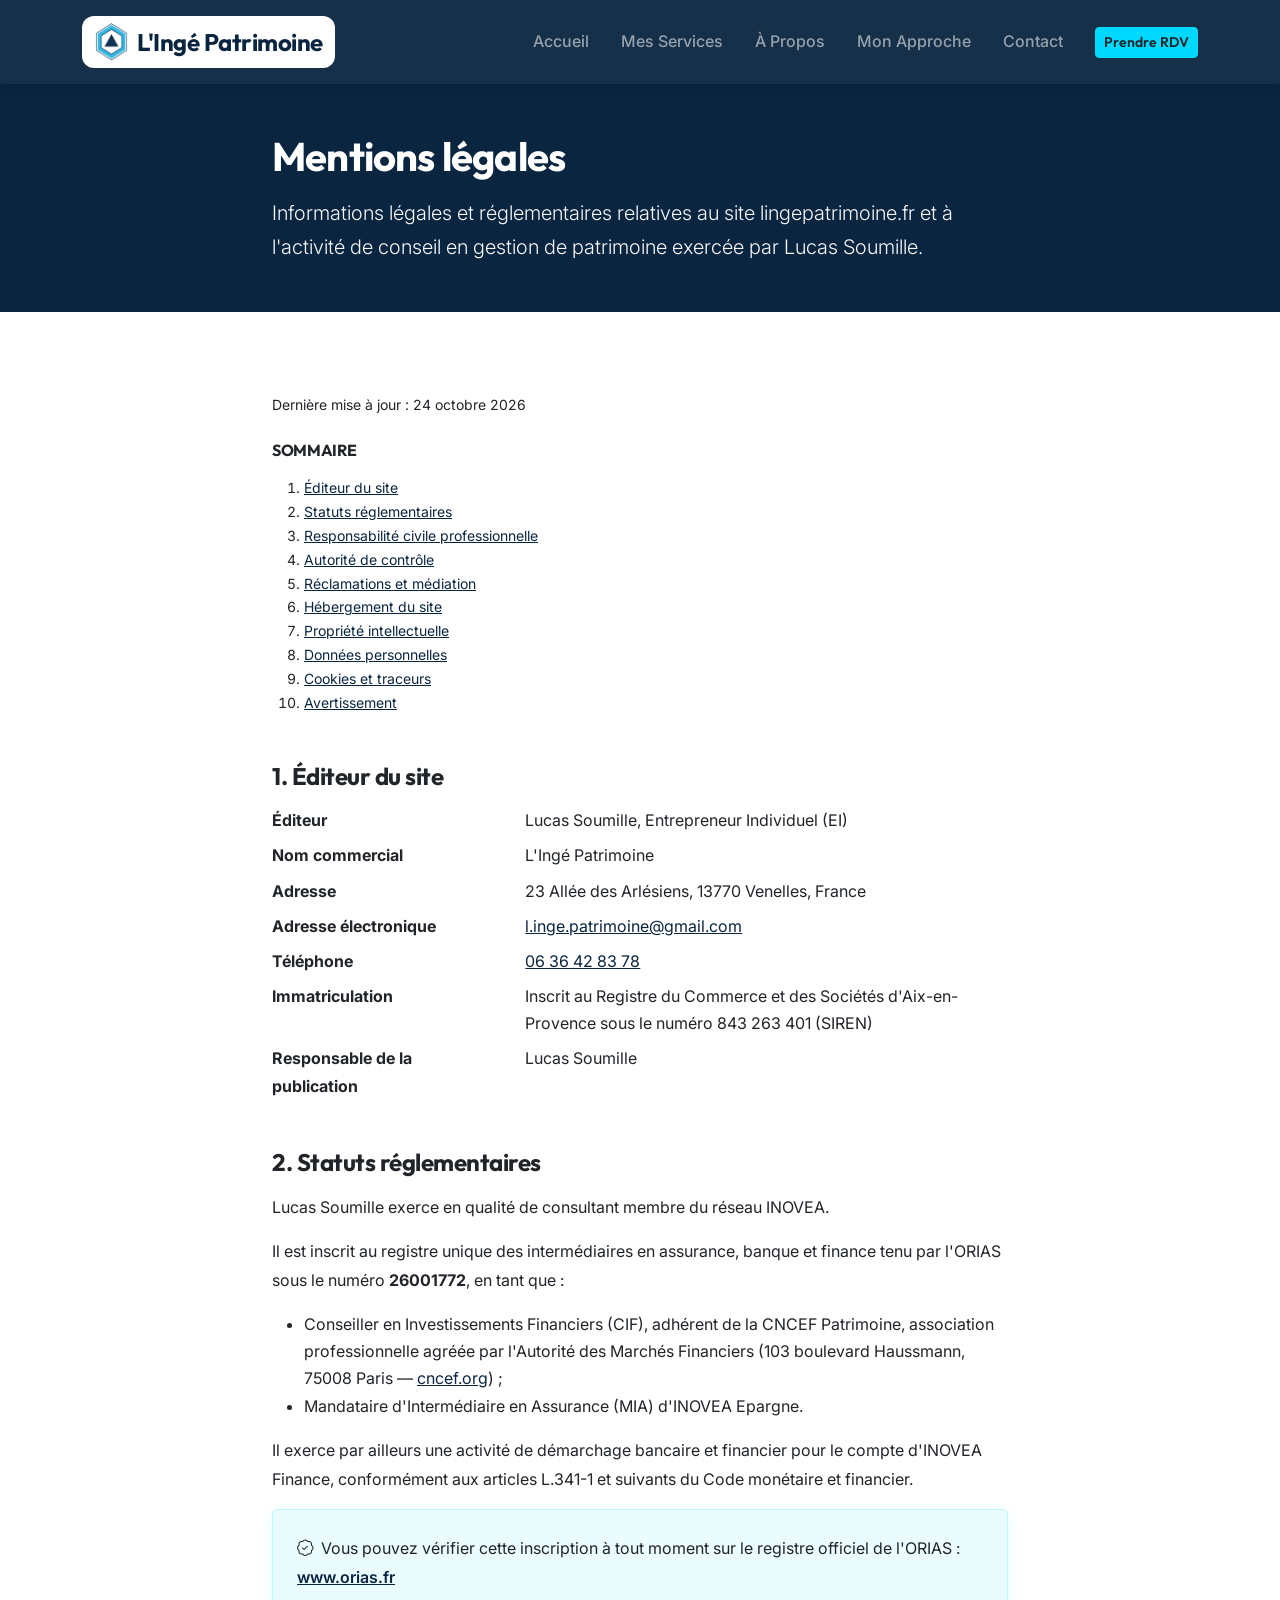
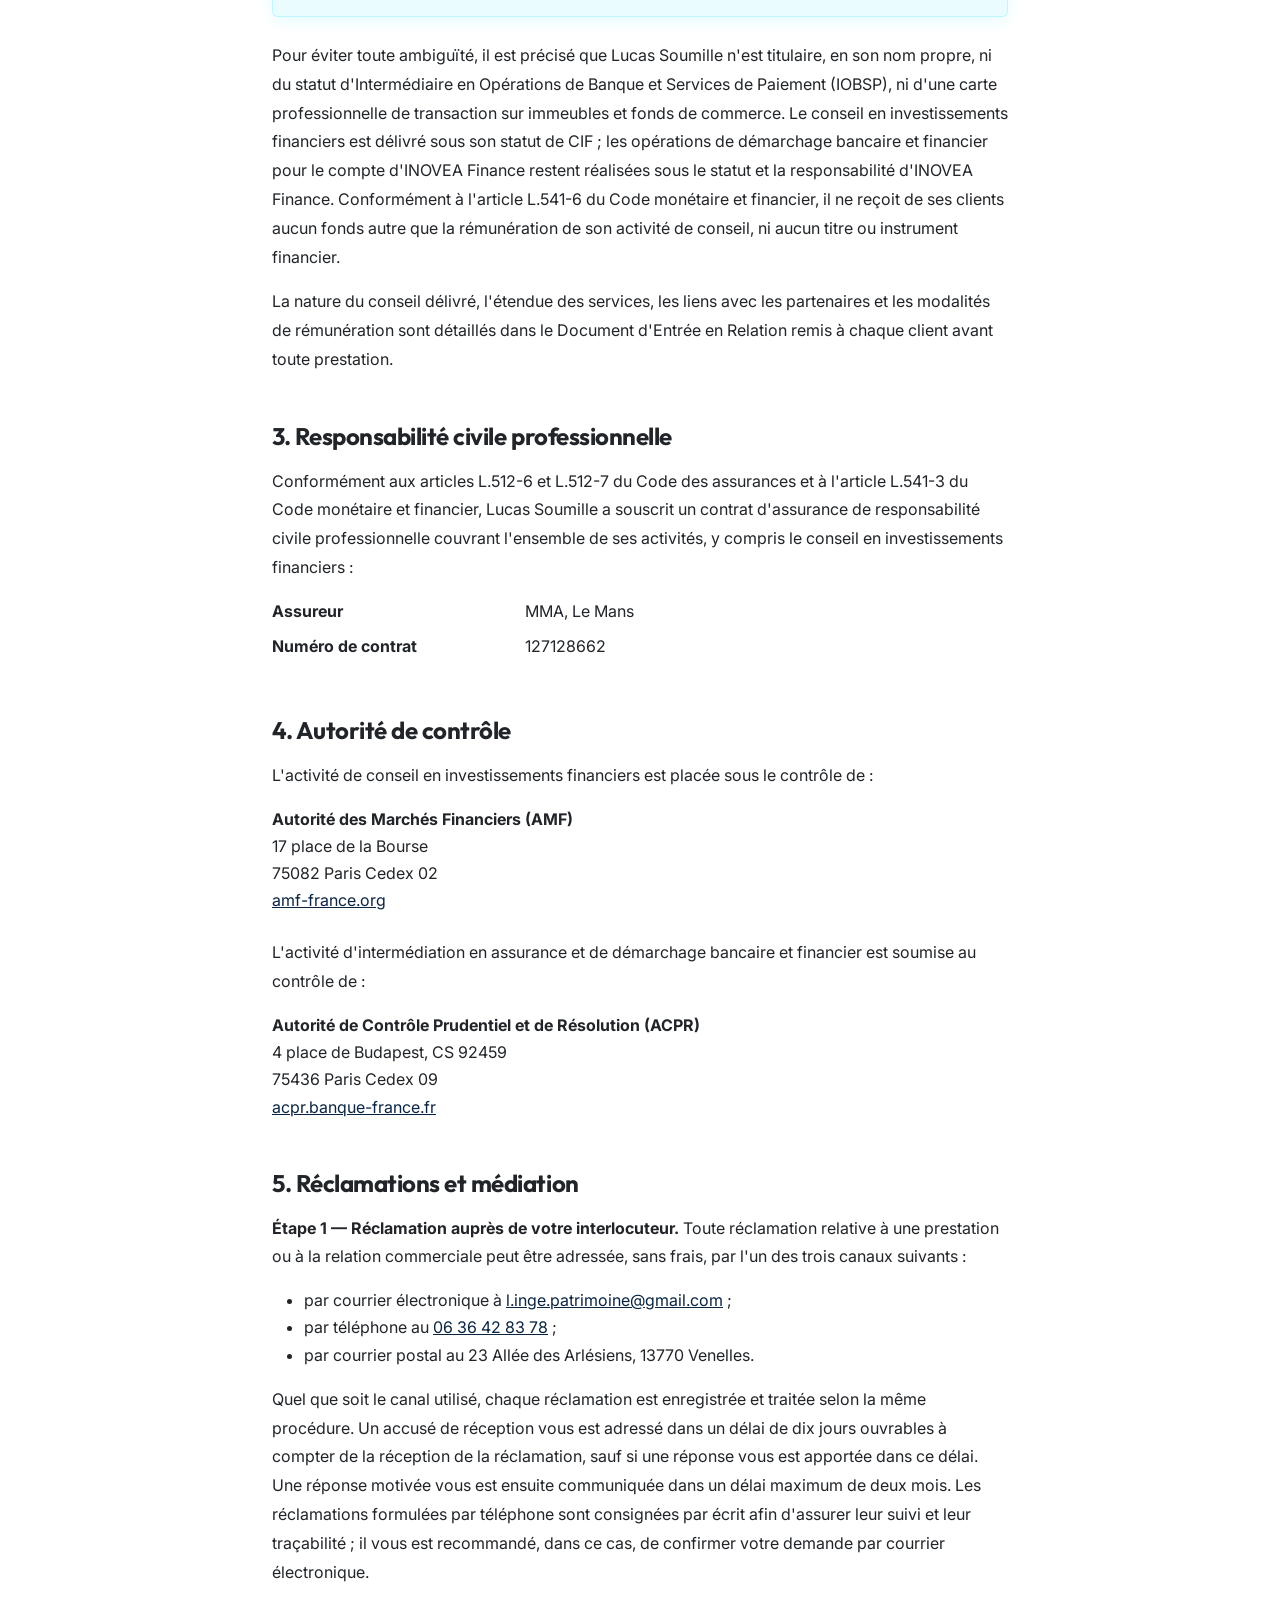
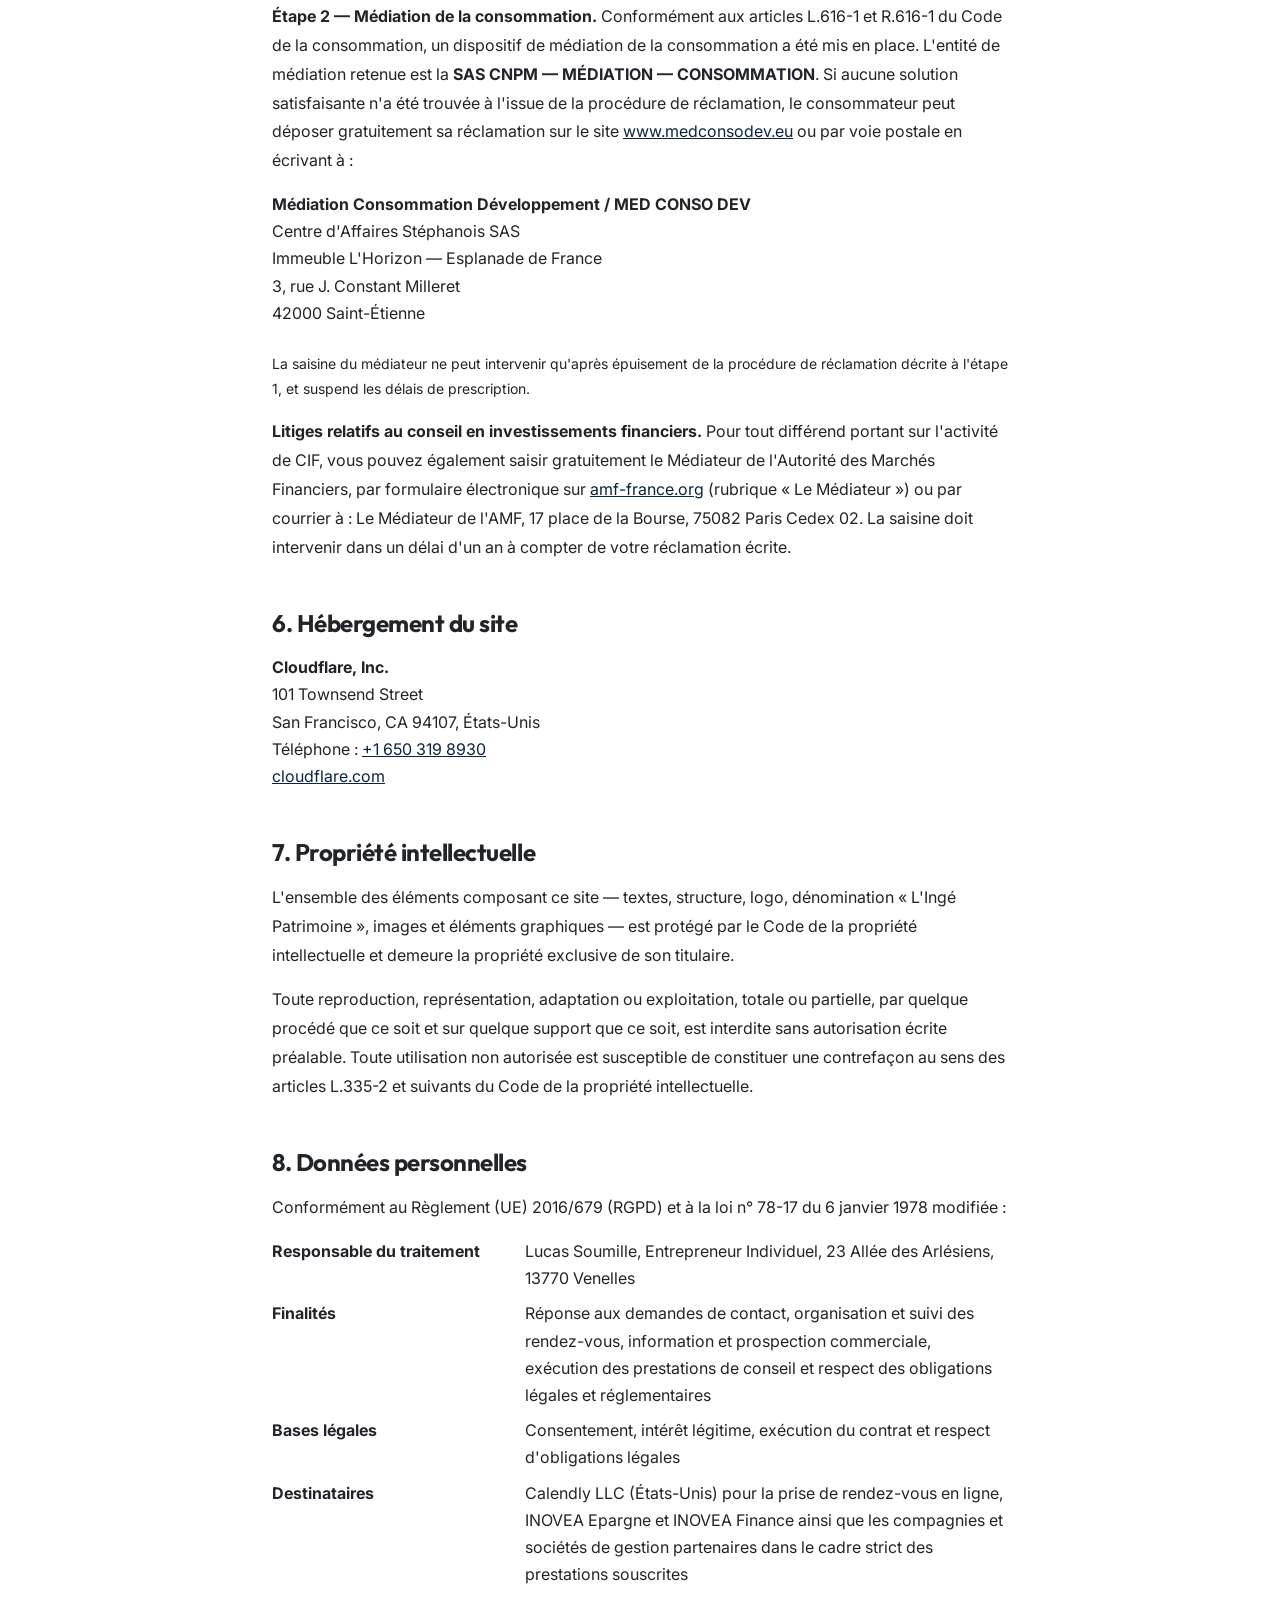
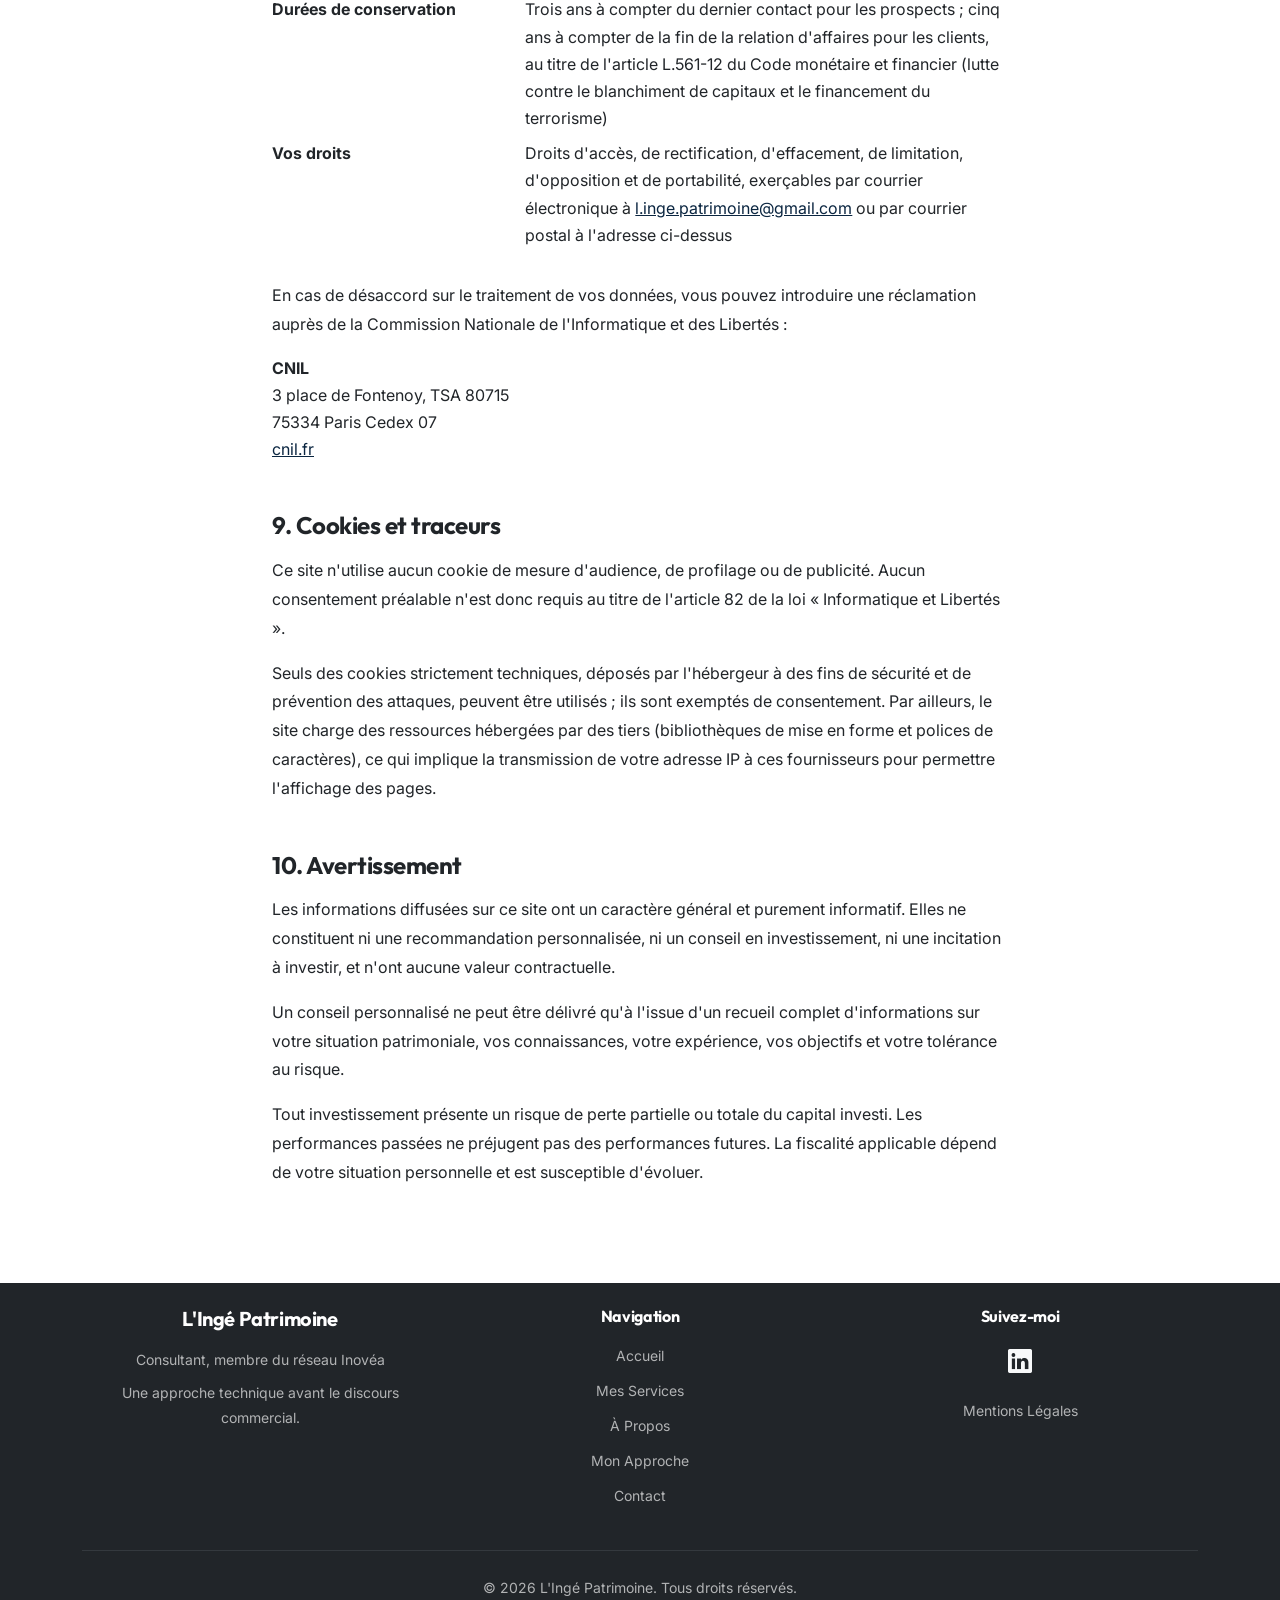
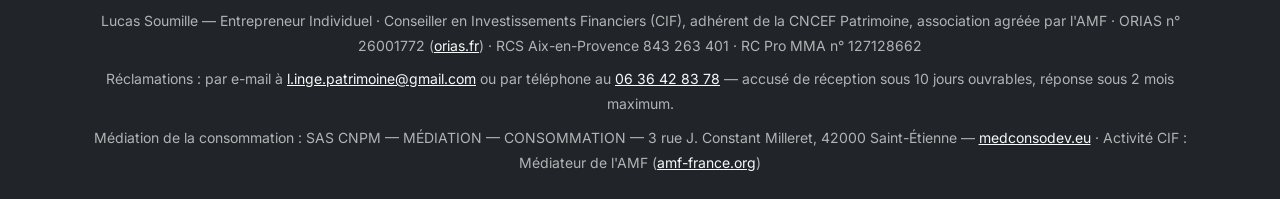
==== commit 29be9ca0: "Move démarchage activity out of the ORIAS category list The ORIAS register lists only MIA and CIF; d" ====
--- a/mentions-legales.html
+++ b/mentions-legales.html
@@ -210,10 +210,11 @@
                                 (103 boulevard Haussmann, 75008 Paris &mdash; <a href="https://www.cncef.org"
                                     class="text-primary" target="_blank" rel="noopener noreferrer"
                                     title="Site de la CNCEF">cncef.org</a>) ;</li>
-                            <li>Mandataire d'Intermédiaire en Assurance (MIA) d'INOVEA Epargne ;</li>
-                            <li>Démarcheur Bancaire et Financier pour le compte d'INOVEA Finance, conformément aux
-                                articles L.341-1 et suivants du Code monétaire et financier.</li>
+                            <li>Mandataire d'Intermédiaire en Assurance (MIA) d'INOVEA Epargne.</li>
                         </ul>
+                        <p>Il exerce par ailleurs une activité de démarchage bancaire et financier pour le compte
+                            d'INOVEA Finance, conformément aux articles L.341-1 et suivants du Code monétaire et
+                            financier.</p>
 
                         <div class="bg-accent-light p-4 rounded mb-4">
                             <p class="mb-0"><i class="bi bi-patch-check me-2" aria-hidden="true"></i>Vous pouvez
